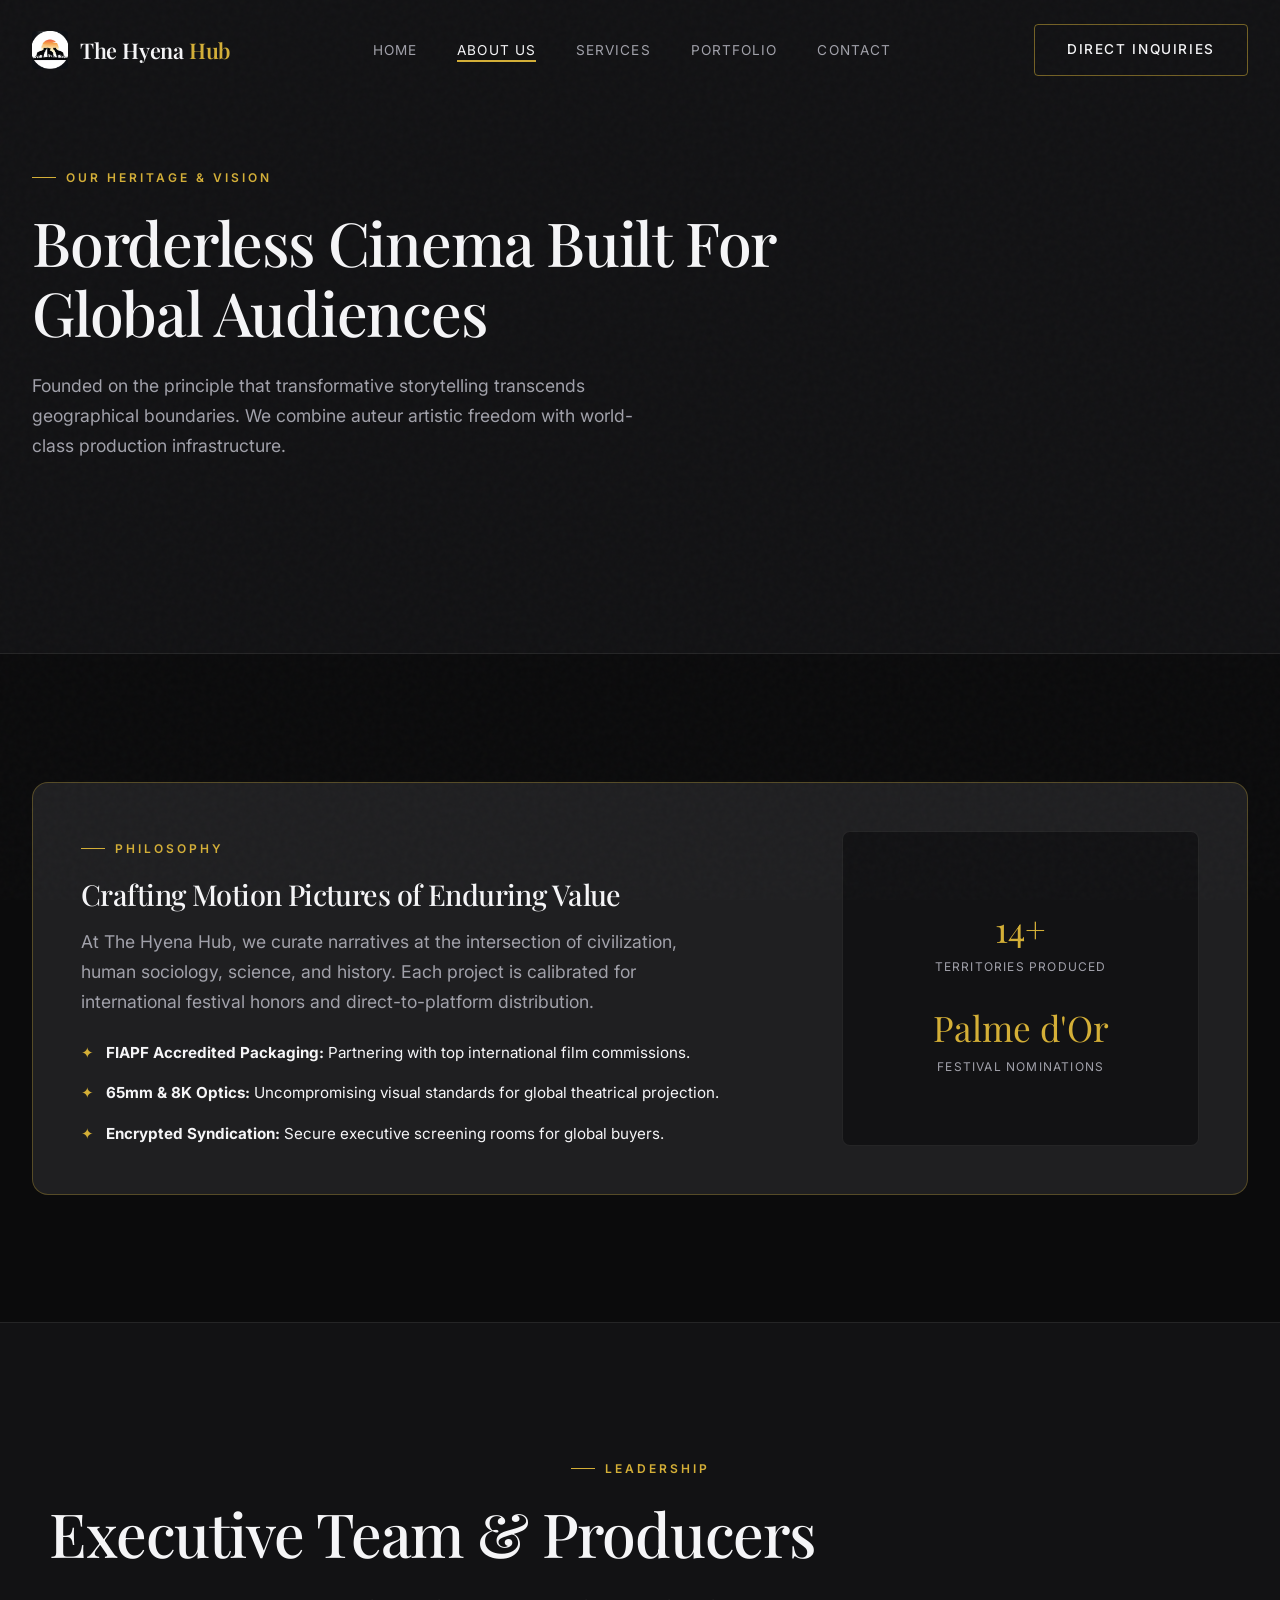
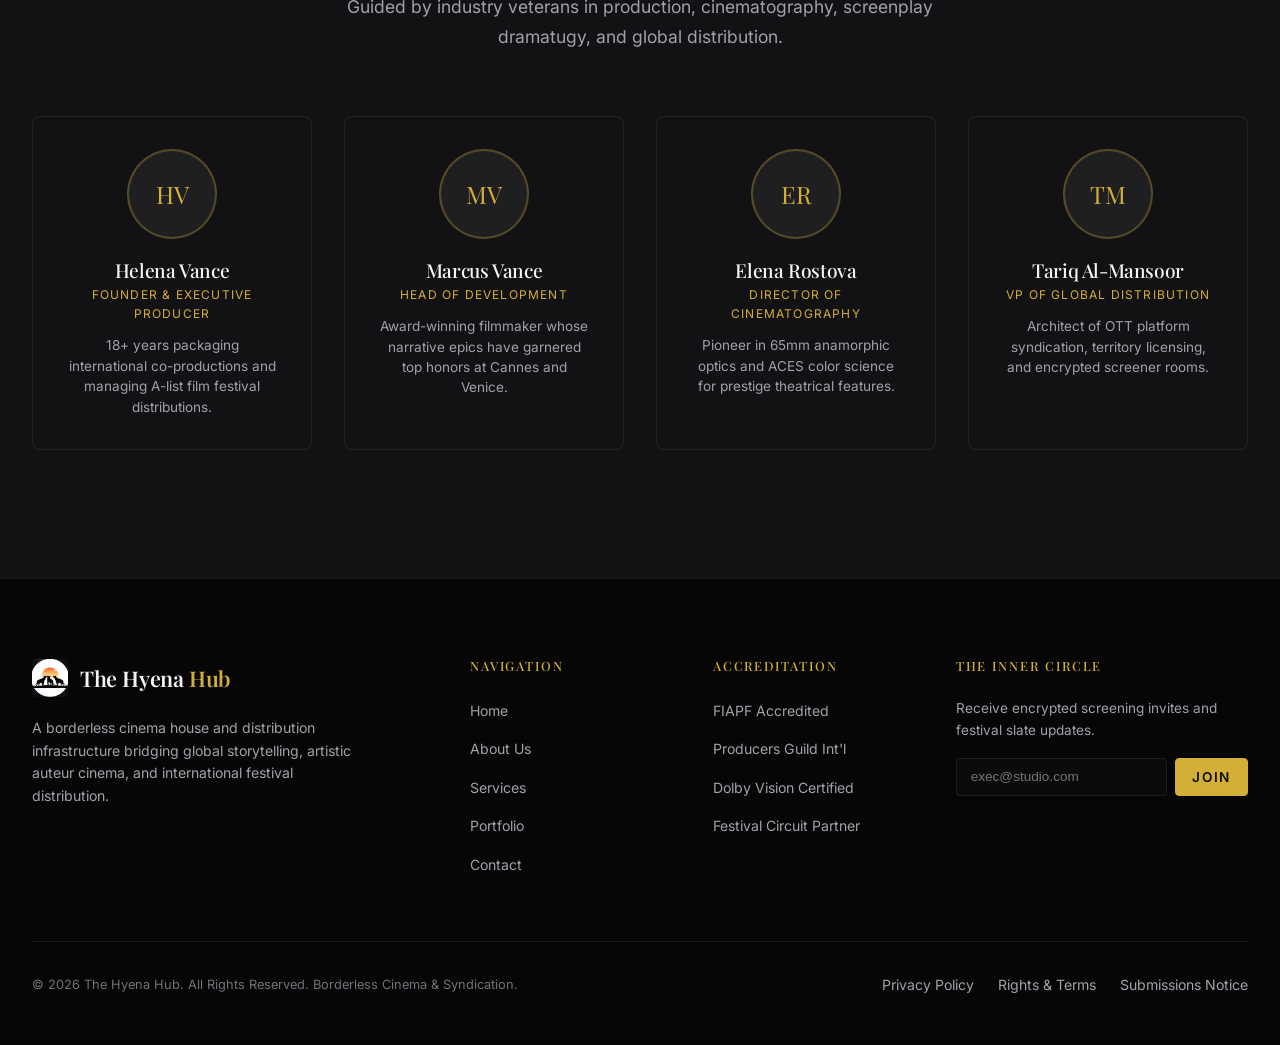
==== about.html @ 02e45cf7 "Restructure repository into modular multi-page production architecture" ====
<!DOCTYPE html>
<html lang="en">
<head>
  <meta charset="UTF-8">
  <meta name="viewport" content="width=device-width, initial-scale=1.0">
  <title>About Us — The Hyena Hub</title>
  <meta name="description" content="Learn about The Hyena Hub, an international cinema production house bringing together visionaries across civilization, culture, science, sociology, politics, and history.">
  
  <link rel="preconnect" href="https://fonts.googleapis.com">
  <link rel="preconnect" href="https://fonts.gstatic.com" crossorigin>
  <link href="https://fonts.googleapis.com/css2?family=Inter:wght@300;400;500;600;700&family=Playfair+Display:ital,wght@0,400;0,500;0,600;0,700;1,400&display=swap" rel="stylesheet">
  
  <link rel="stylesheet" href="css/style.css">
  <link rel="icon" href="favicon.ico" type="image/x-icon">
</head>
<body>

  <!-- NAVBAR -->
  <header class="navbar" id="navbar">
    <div class="nav-container">
      <a href="index.html" class="brand-logo">
        <img src="assets/images/logo/logo.png" alt="The Hyena Hub Logo">
        <span class="brand-text">The Hyena <span>Hub</span></span>
      </a>

      <ul class="nav-links">
        <li><a href="index.html" class="nav-link">Home</a></li>
        <li><a href="about.html" class="nav-link active">About Us</a></li>
        <li><a href="services.html" class="nav-link">Services</a></li>
        <li><a href="portfolio.html" class="nav-link">Portfolio</a></li>
        <li><a href="contact.html" class="nav-link">Contact</a></li>
      </ul>

      <div class="nav-actions">
        <a href="contact.html" class="btn btn-outline-gold">Direct Inquiries</a>
        <button class="hamburger-btn" id="hamburgerBtn" aria-label="Toggle Navigation">
          <span></span>
          <span></span>
          <span></span>
        </button>
      </div>
    </div>
  </header>

  <div class="mobile-drawer" id="mobileDrawer">
    <ul class="mobile-nav-links">
      <li><a href="index.html" class="mobile-nav-link">Home</a></li>
      <li><a href="about.html" class="mobile-nav-link">About Us</a></li>
      <li><a href="services.html" class="mobile-nav-link">Services</a></li>
      <li><a href="portfolio.html" class="mobile-nav-link">Portfolio</a></li>
      <li><a href="contact.html" class="mobile-nav-link">Contact</a></li>
    </ul>
    <a href="contact.html" class="btn btn-gold" style="width: 100%;">Direct Inquiries</a>
  </div>

  <!-- ABOUT HERO HEADER -->
  <section class="section" style="padding-top: 10rem; background: var(--color-obsidian-surface); border-bottom: 1px solid var(--color-border);">
    <div class="container">
      <div class="section-header fade-in-up">
        <span class="section-label">Our Heritage & Vision</span>
        <h1 class="section-title">Borderless Cinema Built For Global Audiences</h1>
        <p class="section-subtitle">
          Founded on the principle that transformative storytelling transcends geographical boundaries. We combine auteur artistic freedom with world-class production infrastructure.
        </p>
      </div>
    </div>
  </section>

  <!-- VISION & PHILOSOPHY SECTION -->
  <section class="section">
    <div class="container">
      <div class="pipeline-detail-panel fade-in-up" style="margin-top: 0;">
        <div>
          <span class="section-label">Philosophy</span>
          <h2 class="panel-title">Crafting Motion Pictures of Enduring Value</h2>
          <p class="section-subtitle">
            At The Hyena Hub, we curate narratives at the intersection of civilization, human sociology, science, and history. Each project is calibrated for international festival honors and direct-to-platform distribution.
          </p>
          <ul class="panel-bullets">
            <li class="panel-bullet-item">
              <div class="panel-bullet-icon">✦</div>
              <span><strong>FIAPF Accredited Packaging:</strong> Partnering with top international film commissions.</span>
            </li>
            <li class="panel-bullet-item">
              <div class="panel-bullet-icon">✦</div>
              <span><strong>65mm & 8K Optics:</strong> Uncompromising visual standards for global theatrical projection.</span>
            </li>
            <li class="panel-bullet-item">
              <div class="panel-bullet-icon">✦</div>
              <span><strong>Encrypted Syndication:</strong> Secure executive screening rooms for global buyers.</span>
            </li>
          </ul>
        </div>

        <div class="panel-stat-box">
          <div class="stat-item">
            <div class="stat-value">14+</div>
            <div class="stat-label">Territories Produced</div>
          </div>
          <div class="stat-item">
            <div class="stat-value">Palme d'Or</div>
            <div class="stat-label">Festival Nominations</div>
          </div>
        </div>
      </div>
    </div>
  </section>

  <!-- EXECUTIVE LEADERSHIP TEAM SECTION -->
  <section class="section" style="background: var(--color-obsidian-surface); border-top: 1px solid var(--color-border);">
    <div class="container">
      <div class="section-header center fade-in-up">
        <span class="section-label">Leadership</span>
        <h2 class="section-title">Executive Team & Producers</h2>
        <p class="section-subtitle">
          Guided by industry veterans in production, cinematography, screenplay dramatugy, and global distribution.
        </p>
      </div>

      <div class="team-grid fade-in-up delay-1">
        <div class="team-card">
          <div class="team-avatar">HV</div>
          <h3 class="team-name">Helena Vance</h3>
          <div class="team-role">Founder & Executive Producer</div>
          <p class="team-bio">18+ years packaging international co-productions and managing A-list film festival distributions.</p>
        </div>

        <div class="team-card">
          <div class="team-avatar">MV</div>
          <h3 class="team-name">Marcus Vance</h3>
          <div class="team-role">Head of Development</div>
          <p class="team-bio">Award-winning filmmaker whose narrative epics have garnered top honors at Cannes and Venice.</p>
        </div>

        <div class="team-card">
          <div class="team-avatar">ER</div>
          <h3 class="team-name">Elena Rostova</h3>
          <div class="team-role">Director of Cinematography</div>
          <p class="team-bio">Pioneer in 65mm anamorphic optics and ACES color science for prestige theatrical features.</p>
        </div>

        <div class="team-card">
          <div class="team-avatar">TM</div>
          <h3 class="team-name">Tariq Al-Mansoor</h3>
          <div class="team-role">VP of Global Distribution</div>
          <p class="team-bio">Architect of OTT platform syndication, territory licensing, and encrypted screener rooms.</p>
        </div>
      </div>
    </div>
  </section>

  <!-- FOOTER -->
  <footer class="footer">
    <div class="container">
      <div class="footer-grid">
        <div>
          <a href="index.html" class="brand-logo">
            <img src="assets/images/logo/logo.png" class="app-logo-brand" alt="The Hyena Hub Logo">
            <span class="brand-text">The Hyena <span>Hub</span></span>
          </a>
          <p class="footer-brand-desc">
            A borderless cinema house and distribution infrastructure bridging global storytelling, artistic auteur cinema, and international festival distribution.
          </p>
        </div>

        <div>
          <h4 class="footer-col-title">Navigation</h4>
          <ul class="footer-links">
            <li><a href="index.html" class="footer-link">Home</a></li>
            <li><a href="about.html" class="footer-link">About Us</a></li>
            <li><a href="services.html" class="footer-link">Services</a></li>
            <li><a href="portfolio.html" class="footer-link">Portfolio</a></li>
            <li><a href="contact.html" class="footer-link">Contact</a></li>
          </ul>
        </div>

        <div>
          <h4 class="footer-col-title">Accreditation</h4>
          <ul class="footer-links">
            <li><span class="footer-link">FIAPF Accredited</span></li>
            <li><span class="footer-link">Producers Guild Int'l</span></li>
            <li><span class="footer-link">Dolby Vision Certified</span></li>
            <li><span class="footer-link">Festival Circuit Partner</span></li>
          </ul>
        </div>

        <div>
          <h4 class="footer-col-title">The Inner Circle</h4>
          <p style="font-size: 0.85rem; color: var(--color-text-muted); margin-bottom: 1rem;">
            Receive encrypted screening invites and festival slate updates.
          </p>
          <form class="newsletter-form" onsubmit="event.preventDefault(); alert('Subscribed to The Hyena Hub updates.');">
            <input type="email" class="newsletter-input" placeholder="exec@studio.com" required>
            <button type="submit" class="btn btn-gold" style="padding: 10px 16px;">Join</button>
          </form>
        </div>
      </div>

      <div class="footer-bottom">
        <div>&copy; 2026 The Hyena Hub. All Rights Reserved. Borderless Cinema & Syndication.</div>
        <div style="display: flex; gap: 1.5rem;">
          <a href="pages/privacy.html" class="footer-link">Privacy Policy</a>
          <a href="pages/terms.html" class="footer-link">Rights & Terms</a>
          <a href="contact.html" class="footer-link">Submissions Notice</a>
        </div>
      </div>
    </div>
  </footer>

  <script type="module" src="js/main.js"></script>
</body>
</html>
---- css/style.css ----
/* ==========================================================================
   THE HYENA HUB — Master Stylesheet
   Imports modular design system layers
   ========================================================================== */

@import 'variables.css';
@import 'animations.css';
@import 'components.css';
@import 'responsive.css';

/* --------------------------------------------------------------------------
   HERO SECTION STYLING
   -------------------------------------------------------------------------- */
.hero {
  position: relative;
  min-height: 100vh;
  display: flex;
  align-items: center;
  justify-content: center;
  padding: 8rem 2rem 4rem;
  overflow: hidden;
}

.hero-media-wrap {
  position: absolute;
  top: 0; left: 0; width: 100%; height: 100%;
  z-index: 1;
}

.hero-backdrop-img {
  width: 100%;
  height: 100%;
  object-fit: cover;
  object-position: center;
  filter: brightness(0.4) contrast(1.1);
  transform: scale(1.05);
  animation: heroZoom 20s infinite alternate cubic-bezier(0.25, 1, 0.5, 1);
}

@keyframes heroZoom {
  0% { transform: scale(1); }
  100% { transform: scale(1.1); }
}

.hero-overlay {
  position: absolute;
  top: 0; left: 0; width: 100%; height: 100%;
  background: radial-gradient(circle at center, rgba(11, 11, 12, 0.4) 0%, var(--color-obsidian) 90%);
}

.hero-content {
  position: relative;
  z-index: 2;
  max-width: 960px;
  text-align: center;
  margin: 0 auto;
}

.hero-badge {
  display: inline-flex;
  align-items: center;
  gap: 8px;
  padding: 6px 18px;
  background: rgba(11, 11, 12, 0.8);
  border: 1px solid var(--color-border-gold);
  border-radius: var(--radius-full);
  font-size: 0.75rem;
  text-transform: uppercase;
  letter-spacing: 0.15em;
  color: var(--color-gold);
  margin-bottom: 2rem;
  backdrop-filter: blur(10px);
}

.hero-badge-dot {
  width: 6px;
  height: 6px;
  border-radius: 50%;
  background-color: var(--color-gold);
  box-shadow: 0 0 10px var(--color-gold);
}

.hero-title {
  font-size: clamp(2.8rem, 6vw, 4.8rem);
  margin-bottom: 1.8rem;
  line-height: 1.1;
}

.hero-subtext {
  font-size: 1.25rem;
  color: var(--color-text-muted);
  max-width: 720px;
  margin: 0 auto 3rem;
  line-height: 1.7;
  font-weight: 300;
}

.hero-cta-group {
  display: flex;
  align-items: center;
  justify-content: center;
  gap: 1.5rem;
  flex-wrap: wrap;
}

.scroll-indicator {
  position: absolute;
  bottom: 2.5rem;
  left: 50%;
  transform: translateX(-50%);
  z-index: 2;
  display: flex;
  flex-direction: column;
  align-items: center;
  gap: 8px;
  color: var(--color-text-muted);
  text-decoration: none;
  font-size: 0.7rem;
  text-transform: uppercase;
  letter-spacing: 0.2em;
  transition: color var(--transition-fast);
}

.scroll-indicator:hover {
  color: var(--color-gold);
}

.scroll-arrow {
  width: 1px;
  height: 32px;
  background: linear-gradient(to bottom, var(--color-gold), transparent);
  animation: scrollDrop 2s infinite;
}

@keyframes scrollDrop {
  0% { transform: scaleY(0); transform-origin: top; }
  50% { transform: scaleY(1); transform-origin: top; }
  50.1% { transform: scaleY(1); transform-origin: bottom; }
  100% { transform: scaleY(0); transform-origin: bottom; }
}
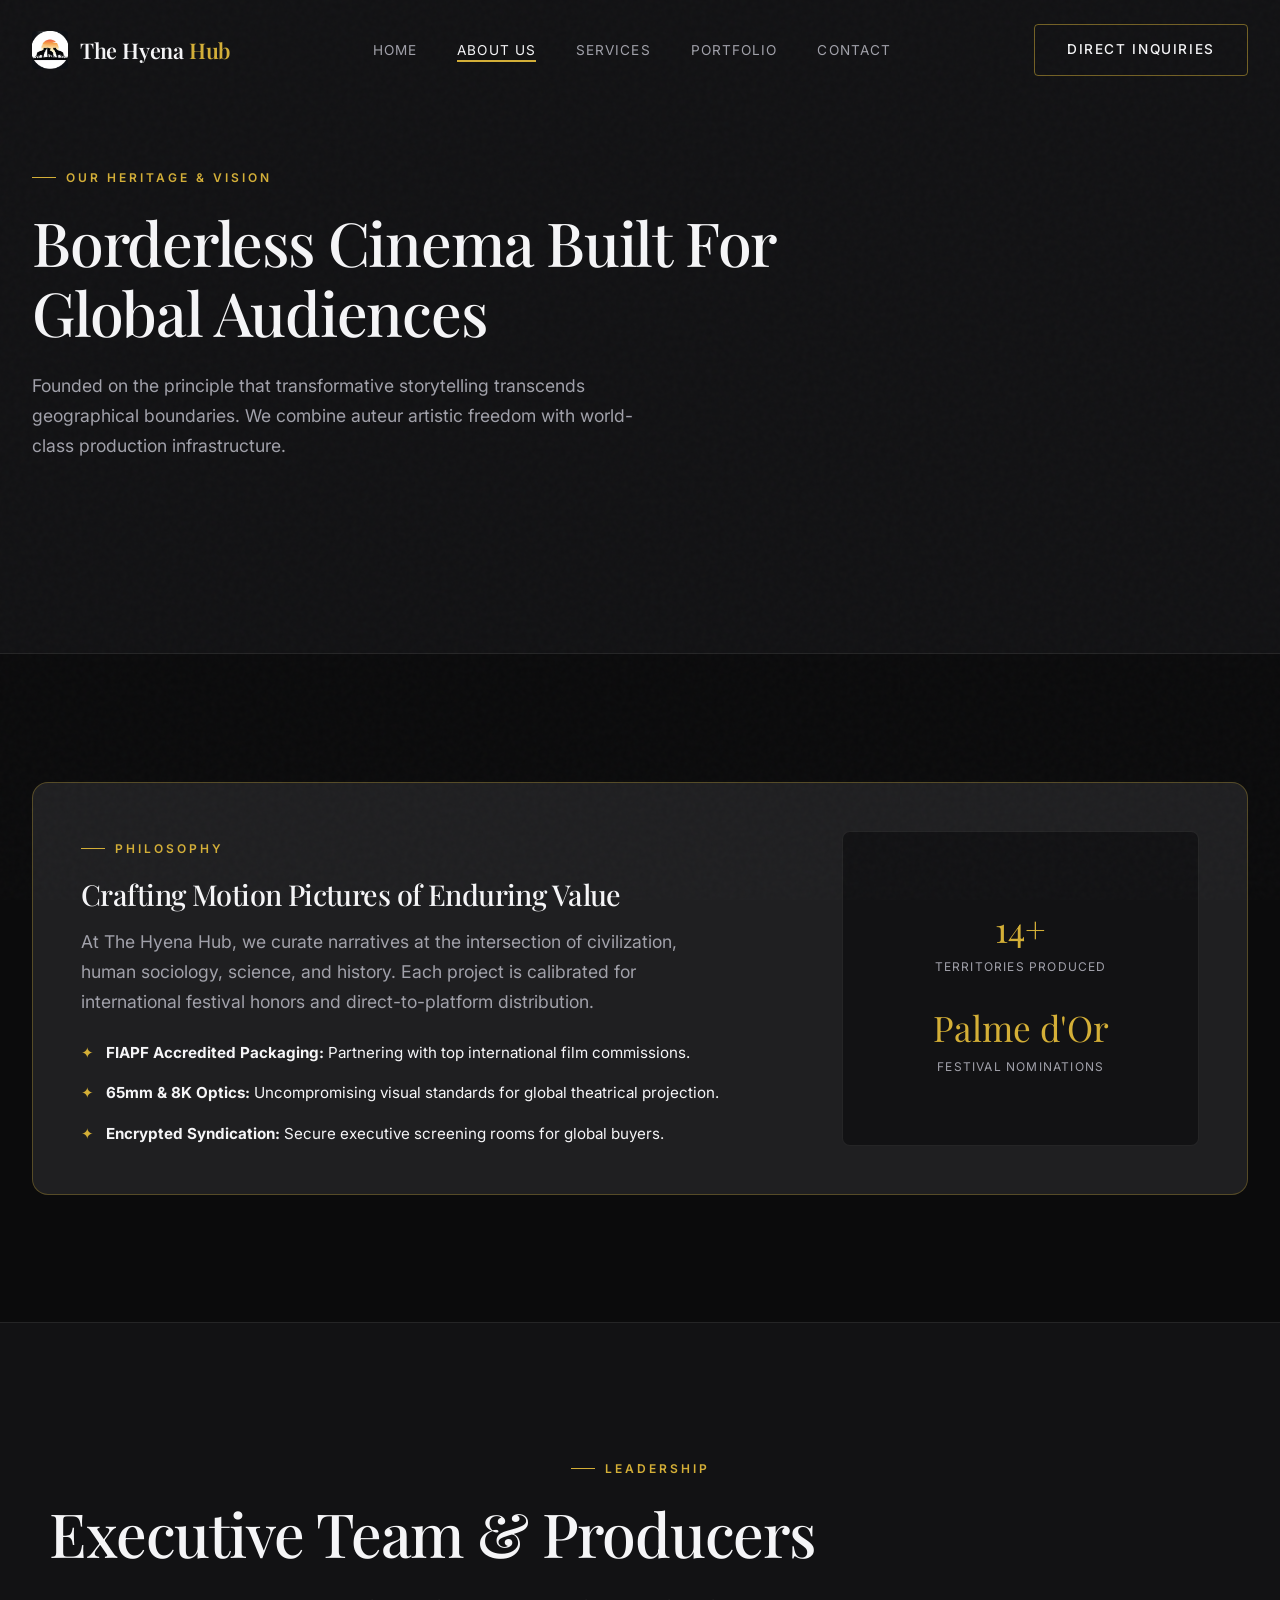
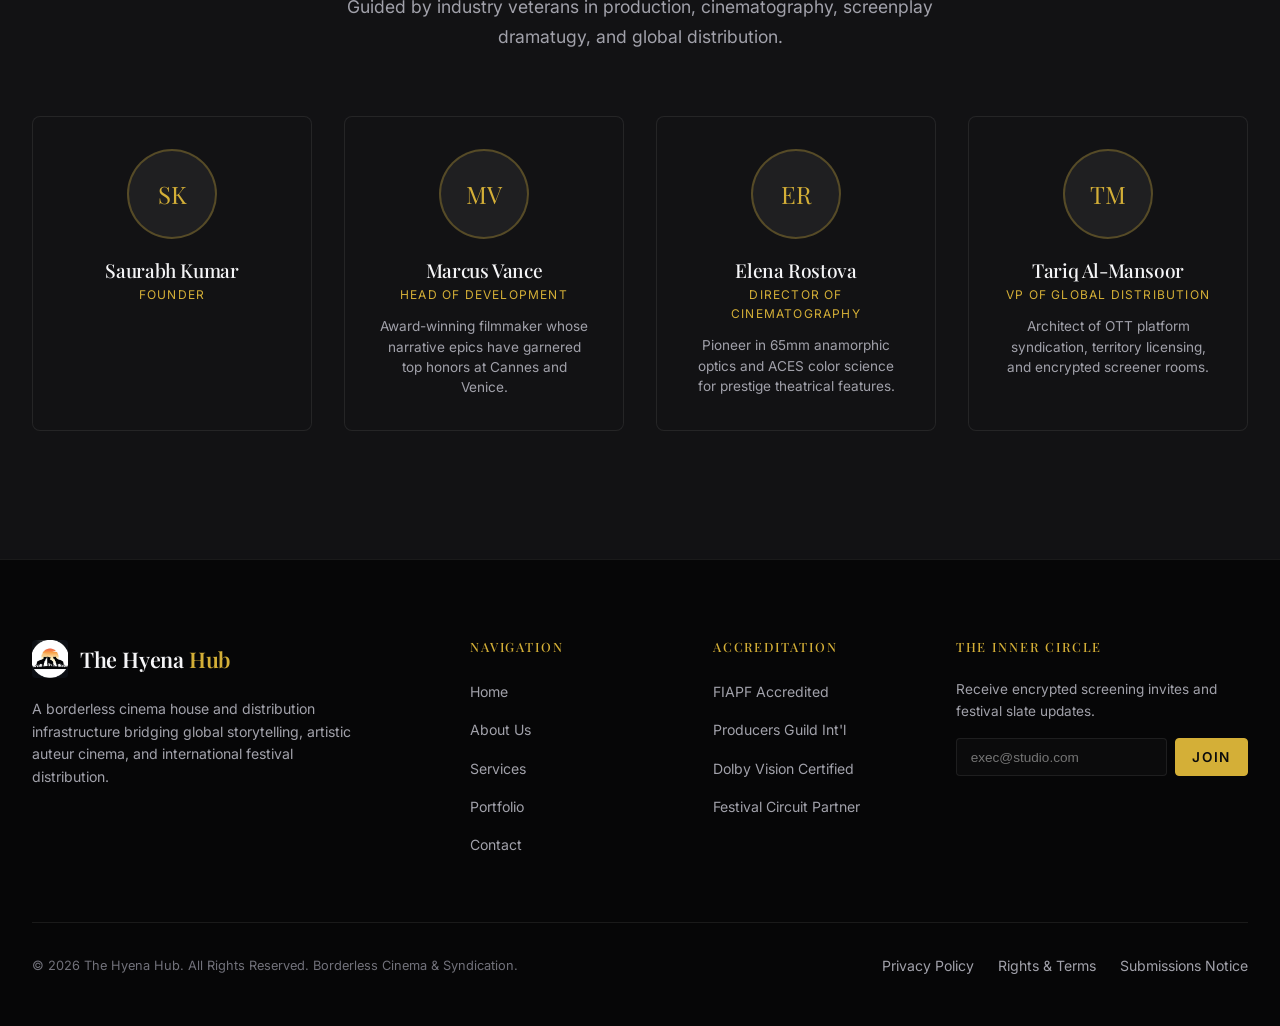
==== commit 06d5ad8d: "Update team member info to Saurabh Kumar on about page" ====
--- a/about.html
+++ b/about.html
@@ -119,10 +119,9 @@
 
       <div class="team-grid fade-in-up delay-1">
         <div class="team-card">
-          <div class="team-avatar">HV</div>
-          <h3 class="team-name">Helena Vance</h3>
-          <div class="team-role">Founder & Executive Producer</div>
-          <p class="team-bio">18+ years packaging international co-productions and managing A-list film festival distributions.</p>
+          <div class="team-avatar">SK</div>
+          <h3 class="team-name">Saurabh Kumar</h3>
+          <div class="team-role">Founder</div>
         </div>
 
         <div class="team-card">
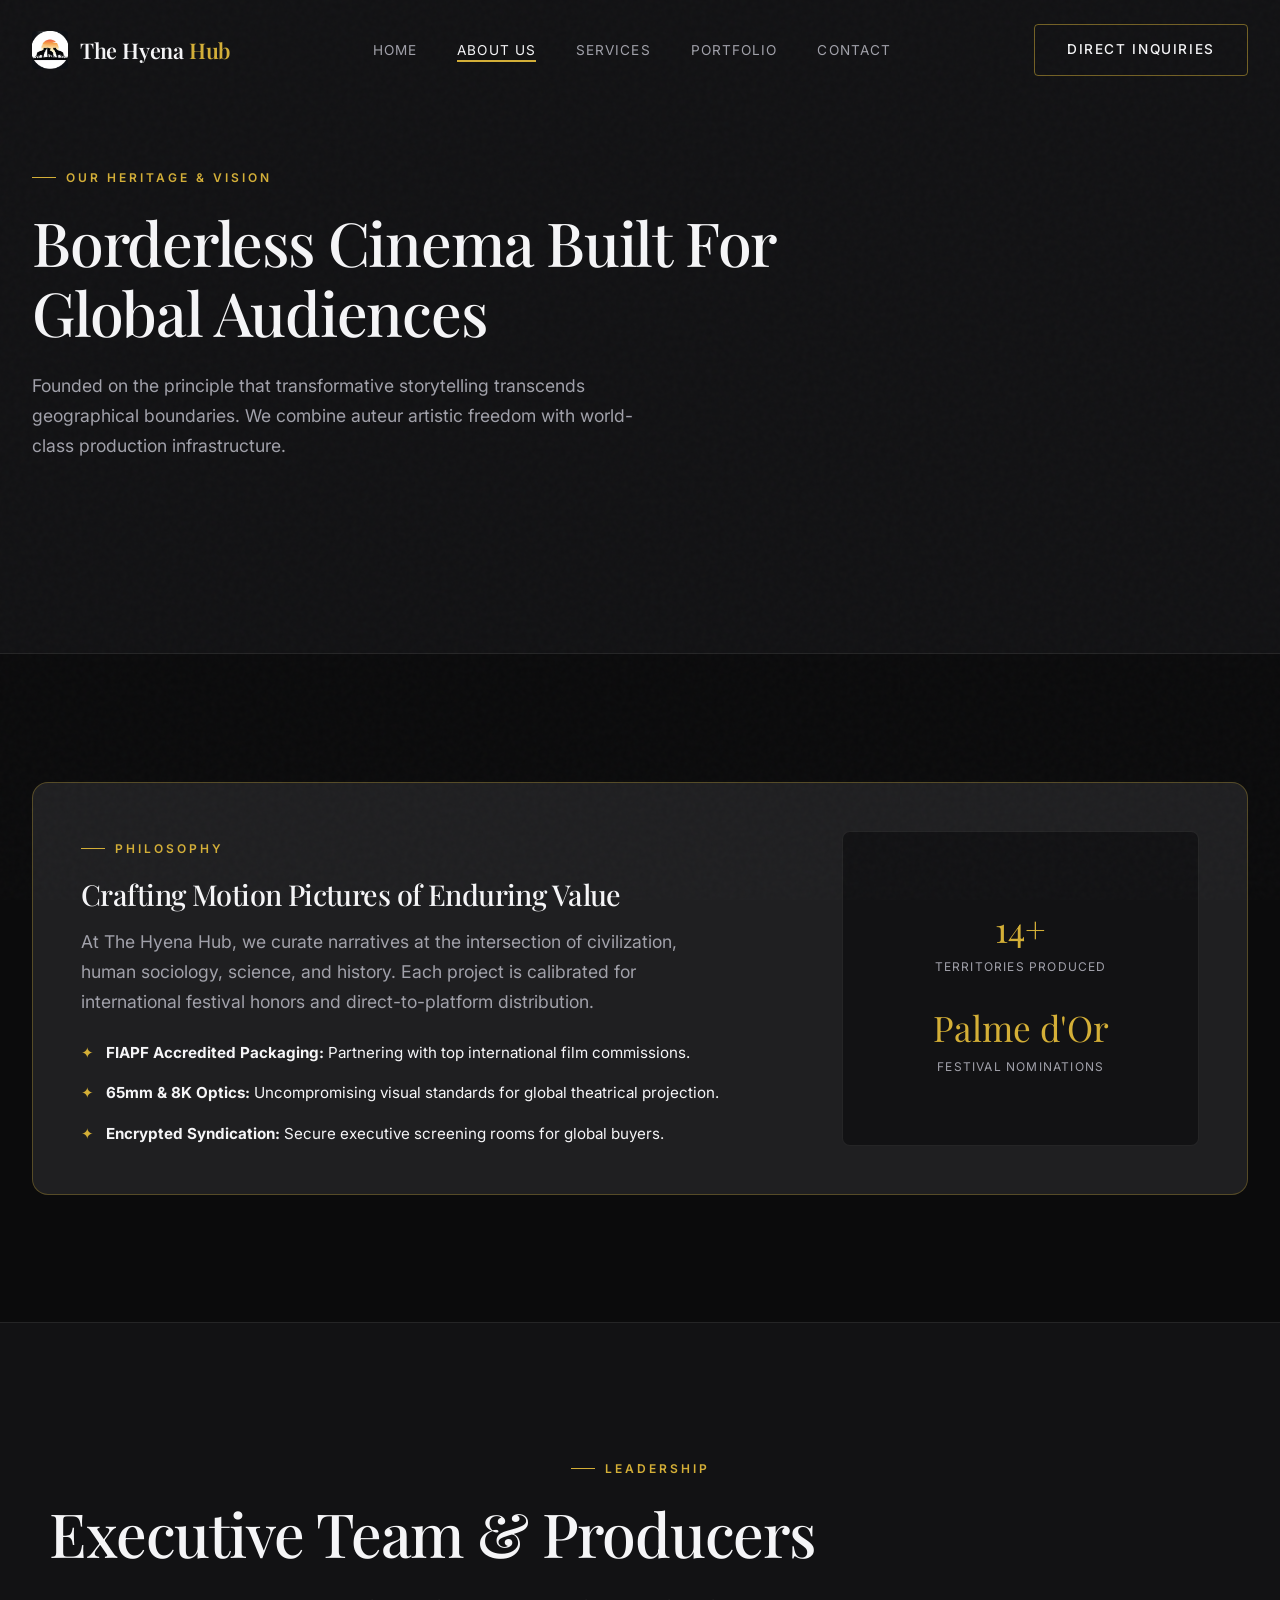
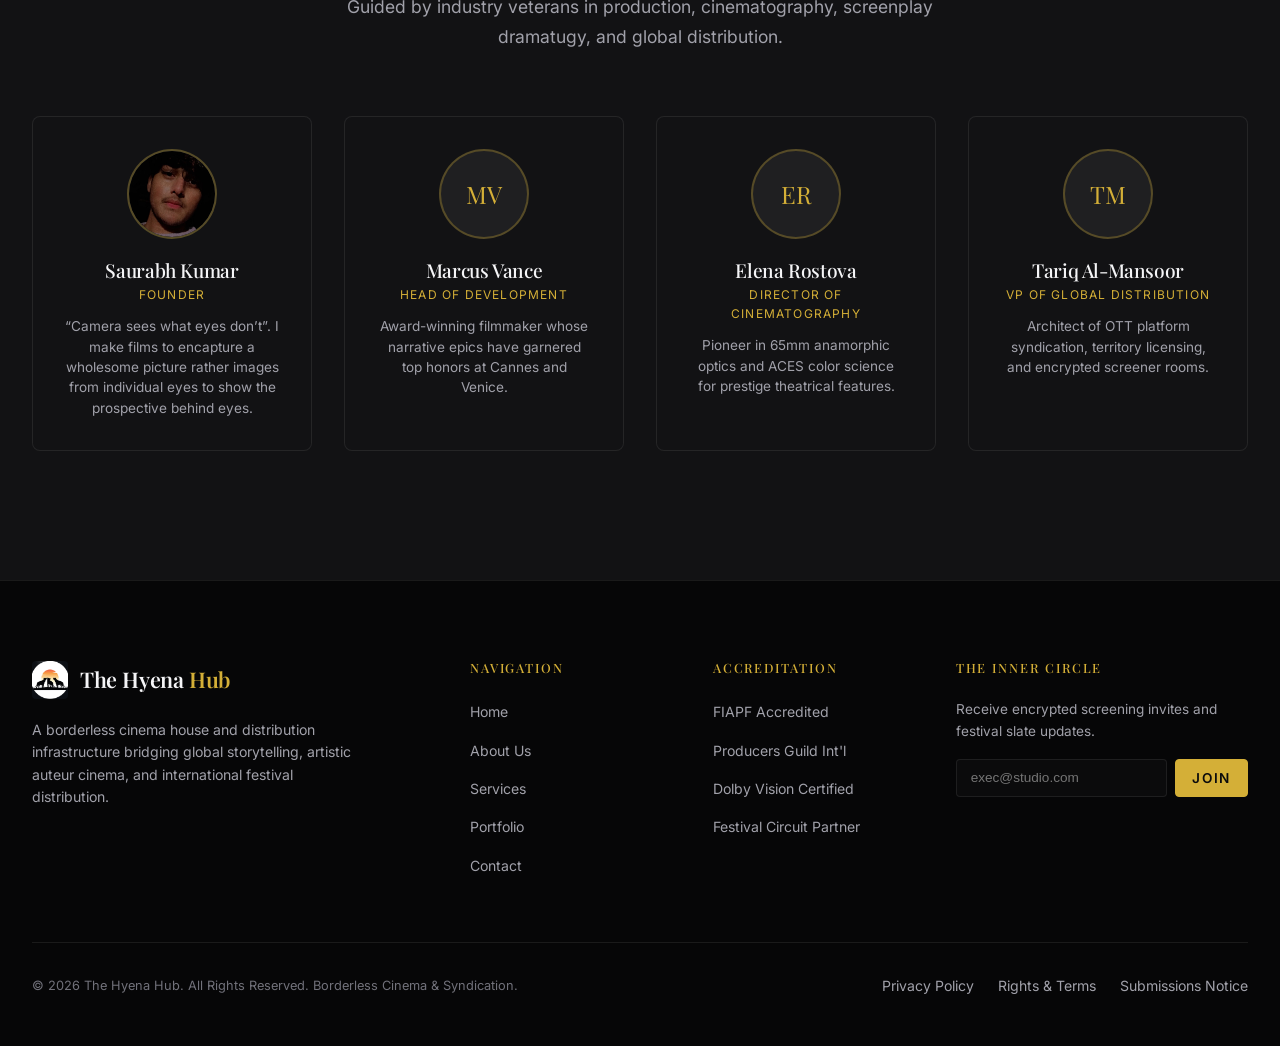
==== commit 9df94b5b: "Update profile picture, bio, and interactive pipeline stage hover/click animations" ====
--- a/about.html
+++ b/about.html
@@ -119,9 +119,12 @@
 
       <div class="team-grid fade-in-up delay-1">
         <div class="team-card">
-          <div class="team-avatar">SK</div>
+          <div class="team-avatar">
+            <img src="assets/images/team/saurabh-kumar.jpg" alt="Saurabh Kumar">
+          </div>
           <h3 class="team-name">Saurabh Kumar</h3>
           <div class="team-role">Founder</div>
+          <p class="team-bio">“Camera sees what eyes don’t”. I make films to encapture a wholesome picture rather images from individual eyes to show the prospective behind eyes.</p>
         </div>
 
         <div class="team-card">
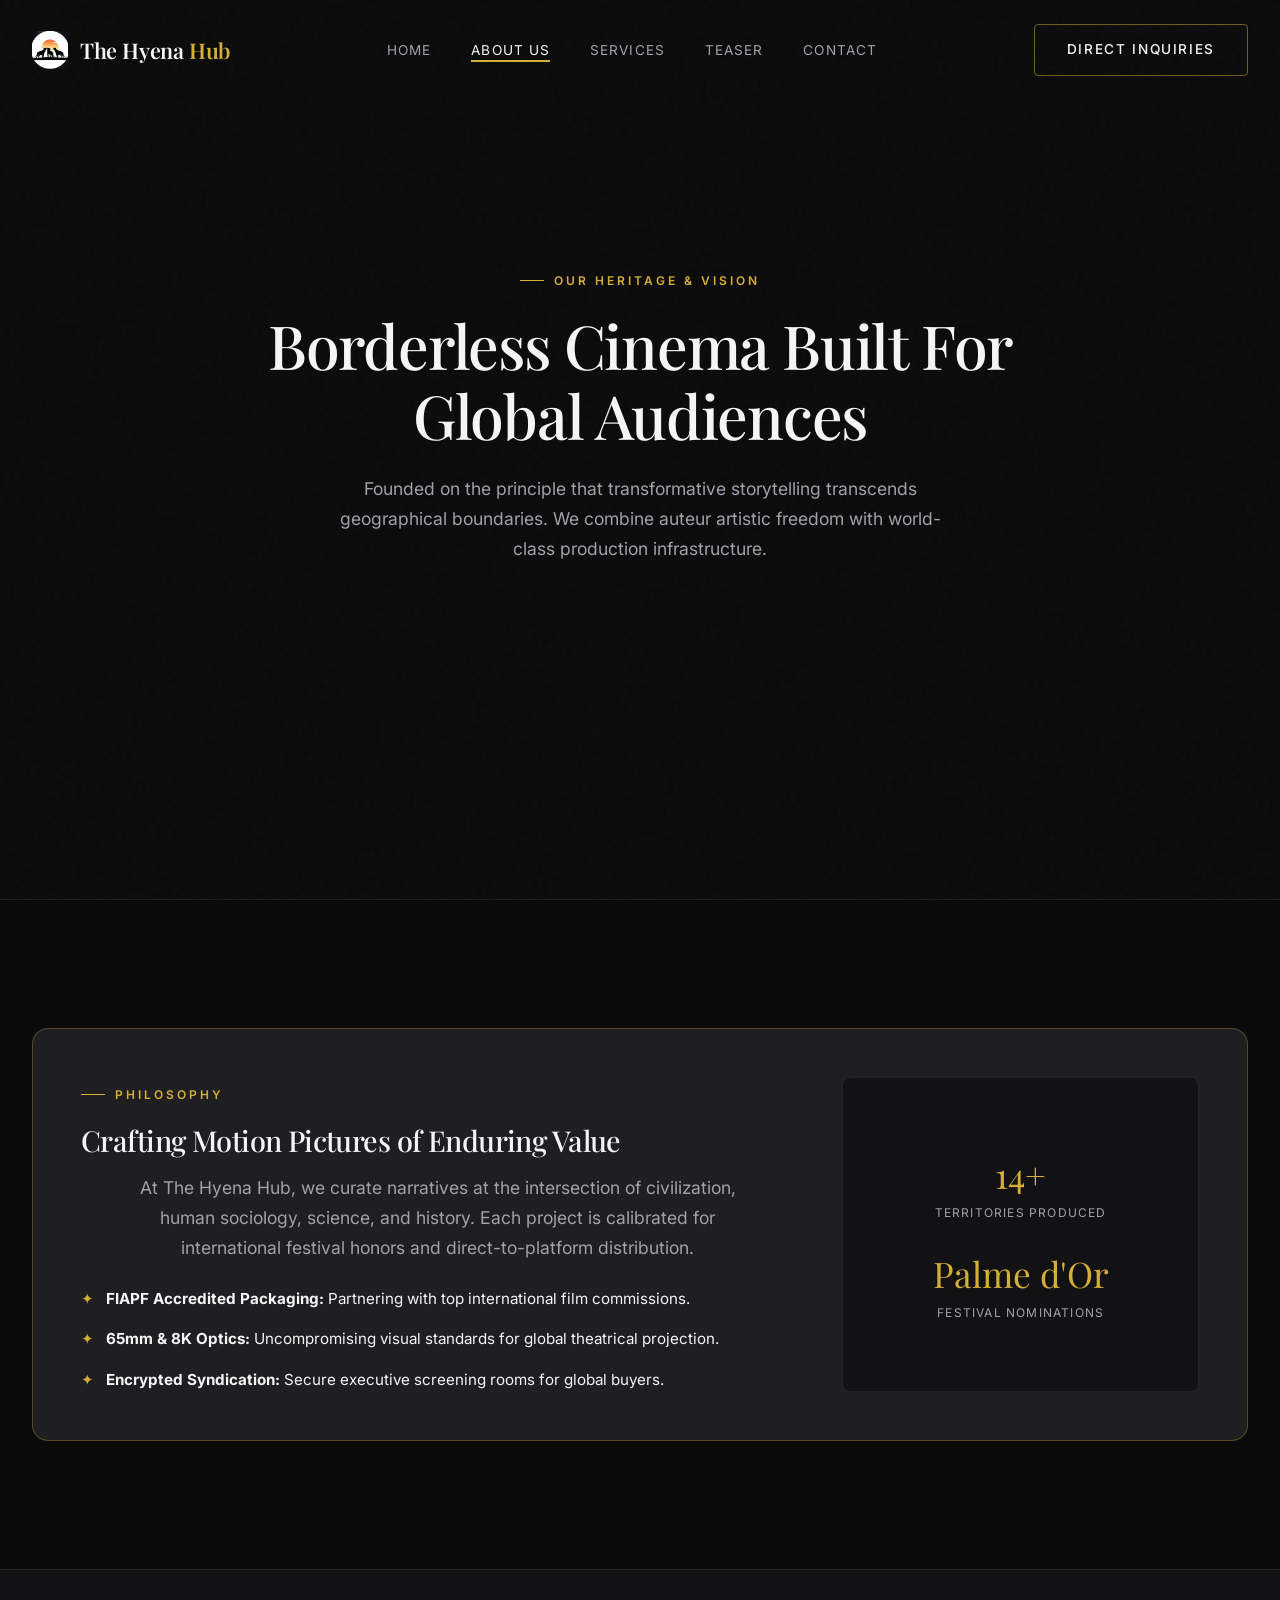
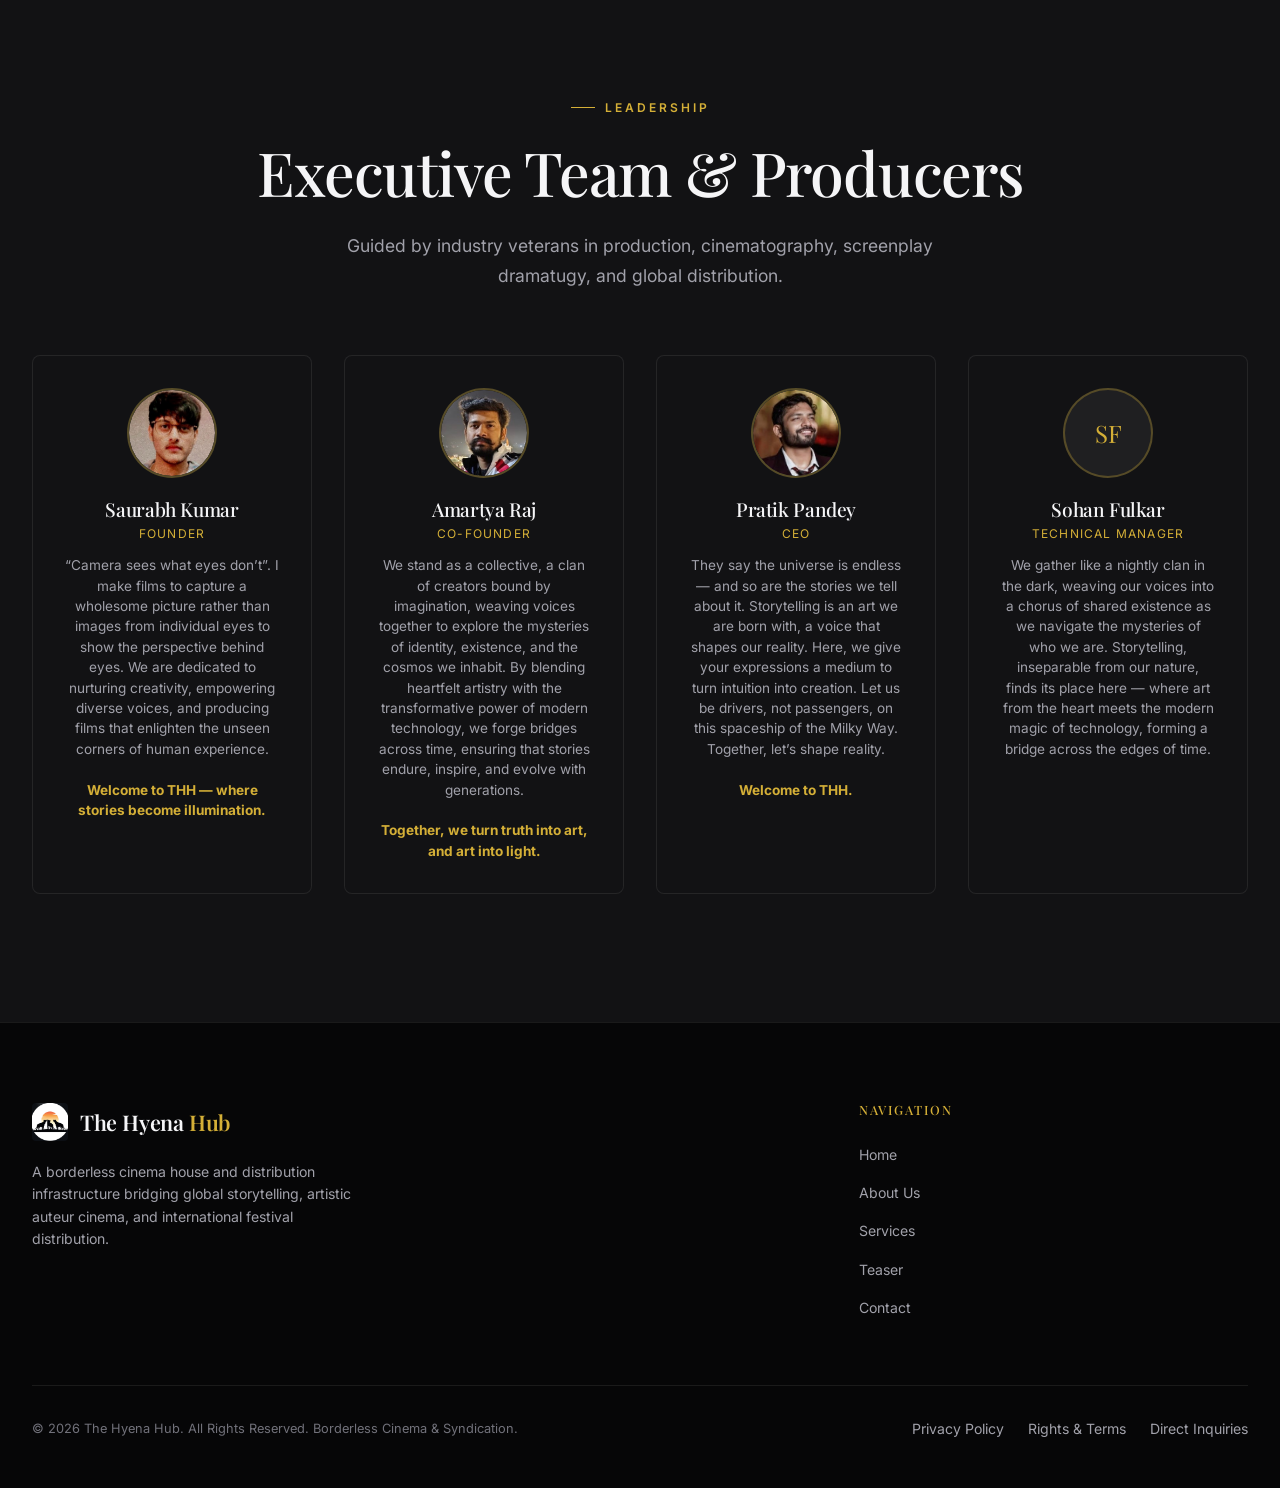
==== commit 69ba6678: "Update team bios, homepage hero image, filter tags, and full-screen background video on about page" ====
--- a/about.html
+++ b/about.html
@@ -27,7 +27,7 @@
         <li><a href="index.html" class="nav-link">Home</a></li>
         <li><a href="about.html" class="nav-link active">About Us</a></li>
         <li><a href="services.html" class="nav-link">Services</a></li>
-        <li><a href="portfolio.html" class="nav-link">Portfolio</a></li>
+        <li><a href="portfolio.html" class="nav-link">Teaser</a></li>
         <li><a href="contact.html" class="nav-link">Contact</a></li>
       </ul>
 
@@ -47,16 +47,24 @@
       <li><a href="index.html" class="mobile-nav-link">Home</a></li>
       <li><a href="about.html" class="mobile-nav-link">About Us</a></li>
       <li><a href="services.html" class="mobile-nav-link">Services</a></li>
-      <li><a href="portfolio.html" class="mobile-nav-link">Portfolio</a></li>
+      <li><a href="portfolio.html" class="mobile-nav-link">Teaser</a></li>
       <li><a href="contact.html" class="mobile-nav-link">Contact</a></li>
     </ul>
     <a href="contact.html" class="btn btn-gold" style="width: 100%;">Direct Inquiries</a>
   </div>
 
   <!-- ABOUT HERO HEADER -->
-  <section class="section" style="padding-top: 10rem; background: var(--color-obsidian-surface); border-bottom: 1px solid var(--color-border);">
-    <div class="container">
-      <div class="section-header fade-in-up">
+  <section class="section about-hero-section">
+    <!-- Full background video layer -->
+    <div class="about-hero-media-wrap">
+      <video autoplay loop muted playsinline class="about-hero-bg-video">
+        <source src="assets/videos/Create_a_walking_video_them_th.mp4" type="video/mp4" />
+      </video>
+      <div class="about-hero-overlay"></div>
+    </div>
+
+    <div class="container about-hero-content">
+      <div class="section-header center fade-in-up">
         <span class="section-label">Our Heritage & Vision</span>
         <h1 class="section-title">Borderless Cinema Built For Global Audiences</h1>
         <p class="section-subtitle">
@@ -124,28 +132,32 @@
           </div>
           <h3 class="team-name">Saurabh Kumar</h3>
           <div class="team-role">Founder</div>
-          <p class="team-bio">“Camera sees what eyes don’t”. I make films to encapture a wholesome picture rather images from individual eyes to show the prospective behind eyes.</p>
-        </div>
-
-        <div class="team-card">
-          <div class="team-avatar">MV</div>
-          <h3 class="team-name">Marcus Vance</h3>
-          <div class="team-role">Head of Development</div>
-          <p class="team-bio">Award-winning filmmaker whose narrative epics have garnered top honors at Cannes and Venice.</p>
-        </div>
-
-        <div class="team-card">
-          <div class="team-avatar">ER</div>
-          <h3 class="team-name">Elena Rostova</h3>
-          <div class="team-role">Director of Cinematography</div>
-          <p class="team-bio">Pioneer in 65mm anamorphic optics and ACES color science for prestige theatrical features.</p>
-        </div>
-
-        <div class="team-card">
-          <div class="team-avatar">TM</div>
-          <h3 class="team-name">Tariq Al-Mansoor</h3>
-          <div class="team-role">VP of Global Distribution</div>
-          <p class="team-bio">Architect of OTT platform syndication, territory licensing, and encrypted screener rooms.</p>
+          <p class="team-bio">“Camera sees what eyes don’t”. I make films to capture a wholesome picture rather than images from individual eyes to show the perspective behind eyes. We are dedicated to nurturing creativity, empowering diverse voices, and producing films that enlighten the unseen corners of human experience.<br><br><strong style="color: var(--color-gold);">Welcome to THH — where stories become illumination.</strong></p>
+        </div>
+
+        <div class="team-card">
+          <div class="team-avatar">
+            <img src="assets/images/team/amartya-raj.jpg" alt="Amartya Raj">
+          </div>
+          <h3 class="team-name">Amartya Raj</h3>
+          <div class="team-role">Co-Founder</div>
+          <p class="team-bio">We stand as a collective, a clan of creators bound by imagination, weaving voices together to explore the mysteries of identity, existence, and the cosmos we inhabit. By blending heartfelt artistry with the transformative power of modern technology, we forge bridges across time, ensuring that stories endure, inspire, and evolve with generations.<br><br><strong style="color: var(--color-gold);">Together, we turn truth into art, and art into light.</strong></p>
+        </div>
+
+        <div class="team-card">
+          <div class="team-avatar">
+            <img src="assets/images/team/pratik-pandey.jpg" alt="Pratik Pandey">
+          </div>
+          <h3 class="team-name">Pratik Pandey</h3>
+          <div class="team-role">CEO</div>
+          <p class="team-bio">They say the universe is endless — and so are the stories we tell about it. Storytelling is an art we are born with, a voice that shapes our reality. Here, we give your expressions a medium to turn intuition into creation. Let us be drivers, not passengers, on this spaceship of the Milky Way. Together, let’s shape reality.<br><br><strong style="color: var(--color-gold);">Welcome to THH.</strong></p>
+        </div>
+
+        <div class="team-card">
+          <div class="team-avatar">SF</div>
+          <h3 class="team-name">Sohan Fulkar</h3>
+          <div class="team-role">Technical Manager</div>
+          <p class="team-bio">We gather like a nightly clan in the dark, weaving our voices into a chorus of shared existence as we navigate the mysteries of who we are. Storytelling, inseparable from our nature, finds its place here — where art from the heart meets the modern magic of technology, forming a bridge across the edges of time.</p>
         </div>
       </div>
     </div>
@@ -171,31 +183,11 @@
             <li><a href="index.html" class="footer-link">Home</a></li>
             <li><a href="about.html" class="footer-link">About Us</a></li>
             <li><a href="services.html" class="footer-link">Services</a></li>
-            <li><a href="portfolio.html" class="footer-link">Portfolio</a></li>
+            <li><a href="portfolio.html" class="footer-link">Teaser</a></li>
             <li><a href="contact.html" class="footer-link">Contact</a></li>
           </ul>
         </div>
 
-        <div>
-          <h4 class="footer-col-title">Accreditation</h4>
-          <ul class="footer-links">
-            <li><span class="footer-link">FIAPF Accredited</span></li>
-            <li><span class="footer-link">Producers Guild Int'l</span></li>
-            <li><span class="footer-link">Dolby Vision Certified</span></li>
-            <li><span class="footer-link">Festival Circuit Partner</span></li>
-          </ul>
-        </div>
-
-        <div>
-          <h4 class="footer-col-title">The Inner Circle</h4>
-          <p style="font-size: 0.85rem; color: var(--color-text-muted); margin-bottom: 1rem;">
-            Receive encrypted screening invites and festival slate updates.
-          </p>
-          <form class="newsletter-form" onsubmit="event.preventDefault(); alert('Subscribed to The Hyena Hub updates.');">
-            <input type="email" class="newsletter-input" placeholder="exec@studio.com" required>
-            <button type="submit" class="btn btn-gold" style="padding: 10px 16px;">Join</button>
-          </form>
-        </div>
       </div>
 
       <div class="footer-bottom">
@@ -203,7 +195,7 @@
         <div style="display: flex; gap: 1.5rem;">
           <a href="pages/privacy.html" class="footer-link">Privacy Policy</a>
           <a href="pages/terms.html" class="footer-link">Rights & Terms</a>
-          <a href="contact.html" class="footer-link">Submissions Notice</a>
+          <a href="contact.html" class="footer-link">Direct Inquiries</a>
         </div>
       </div>
     </div>
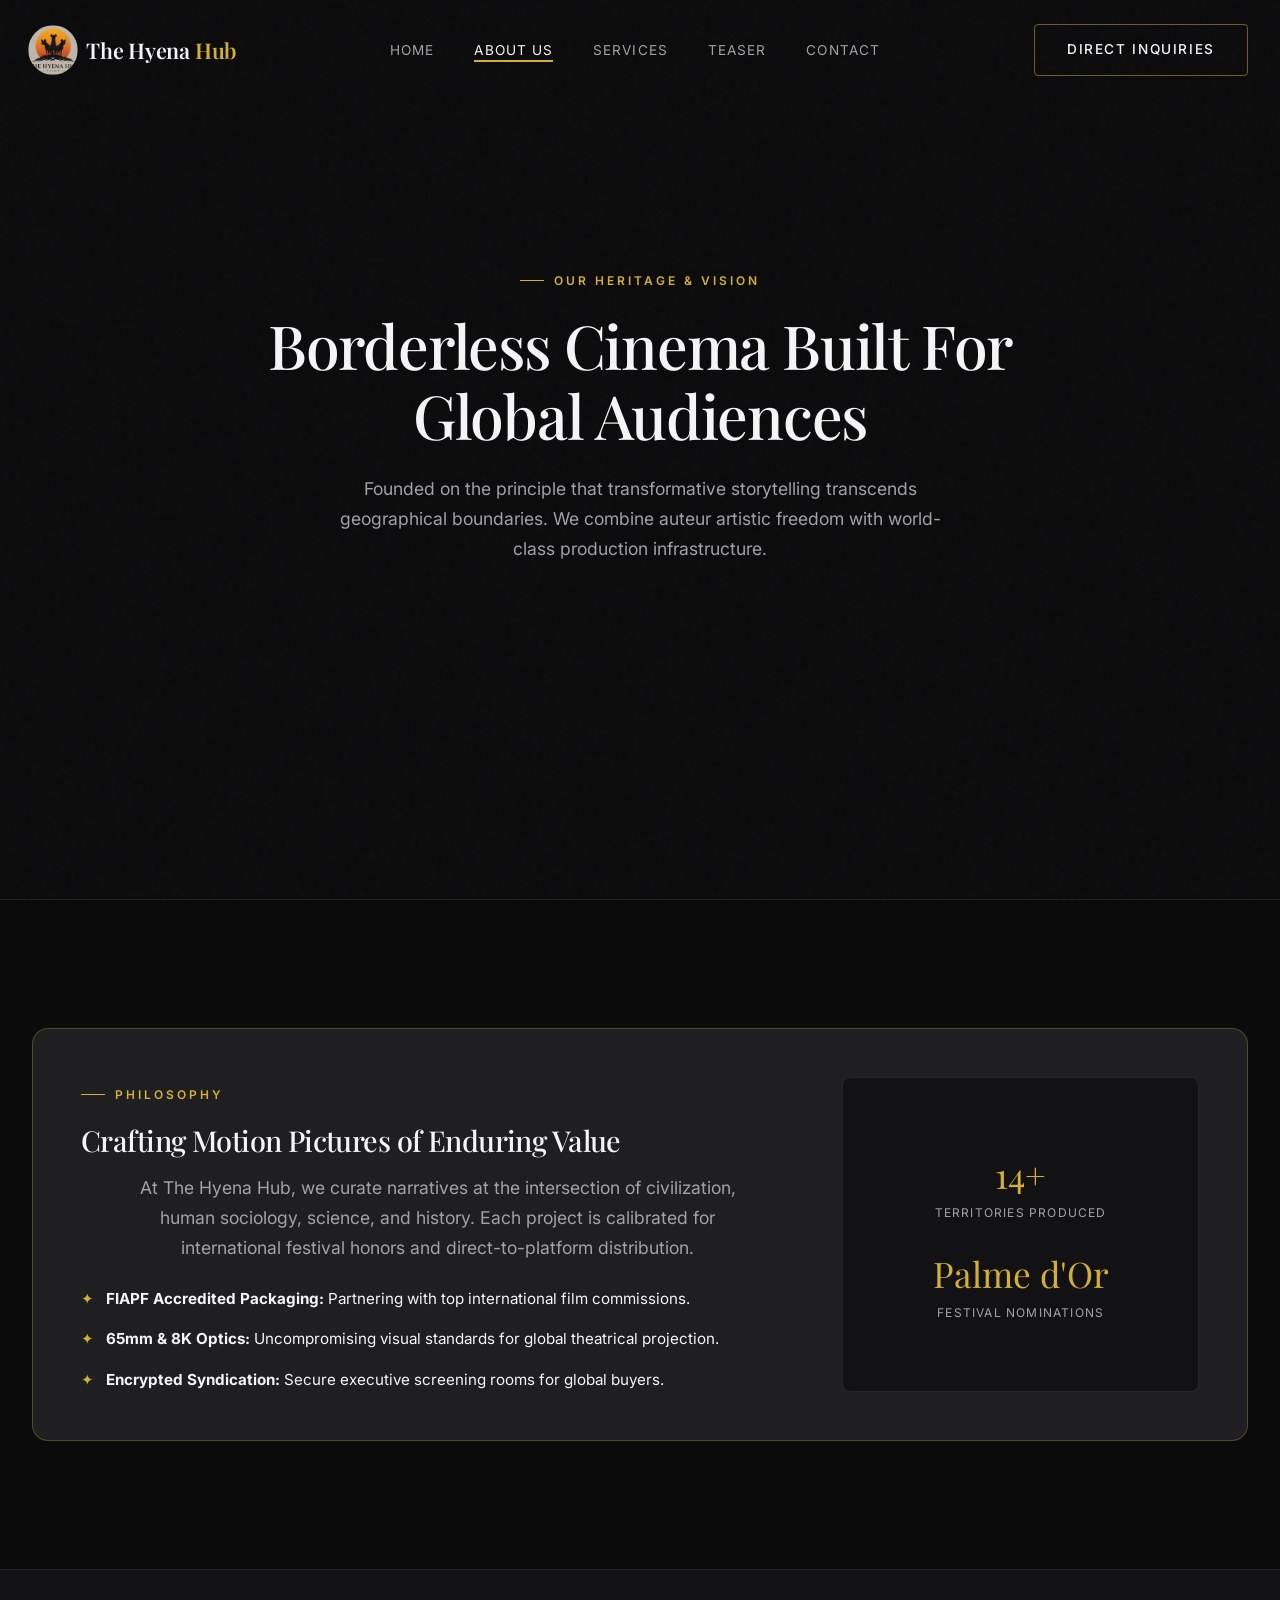
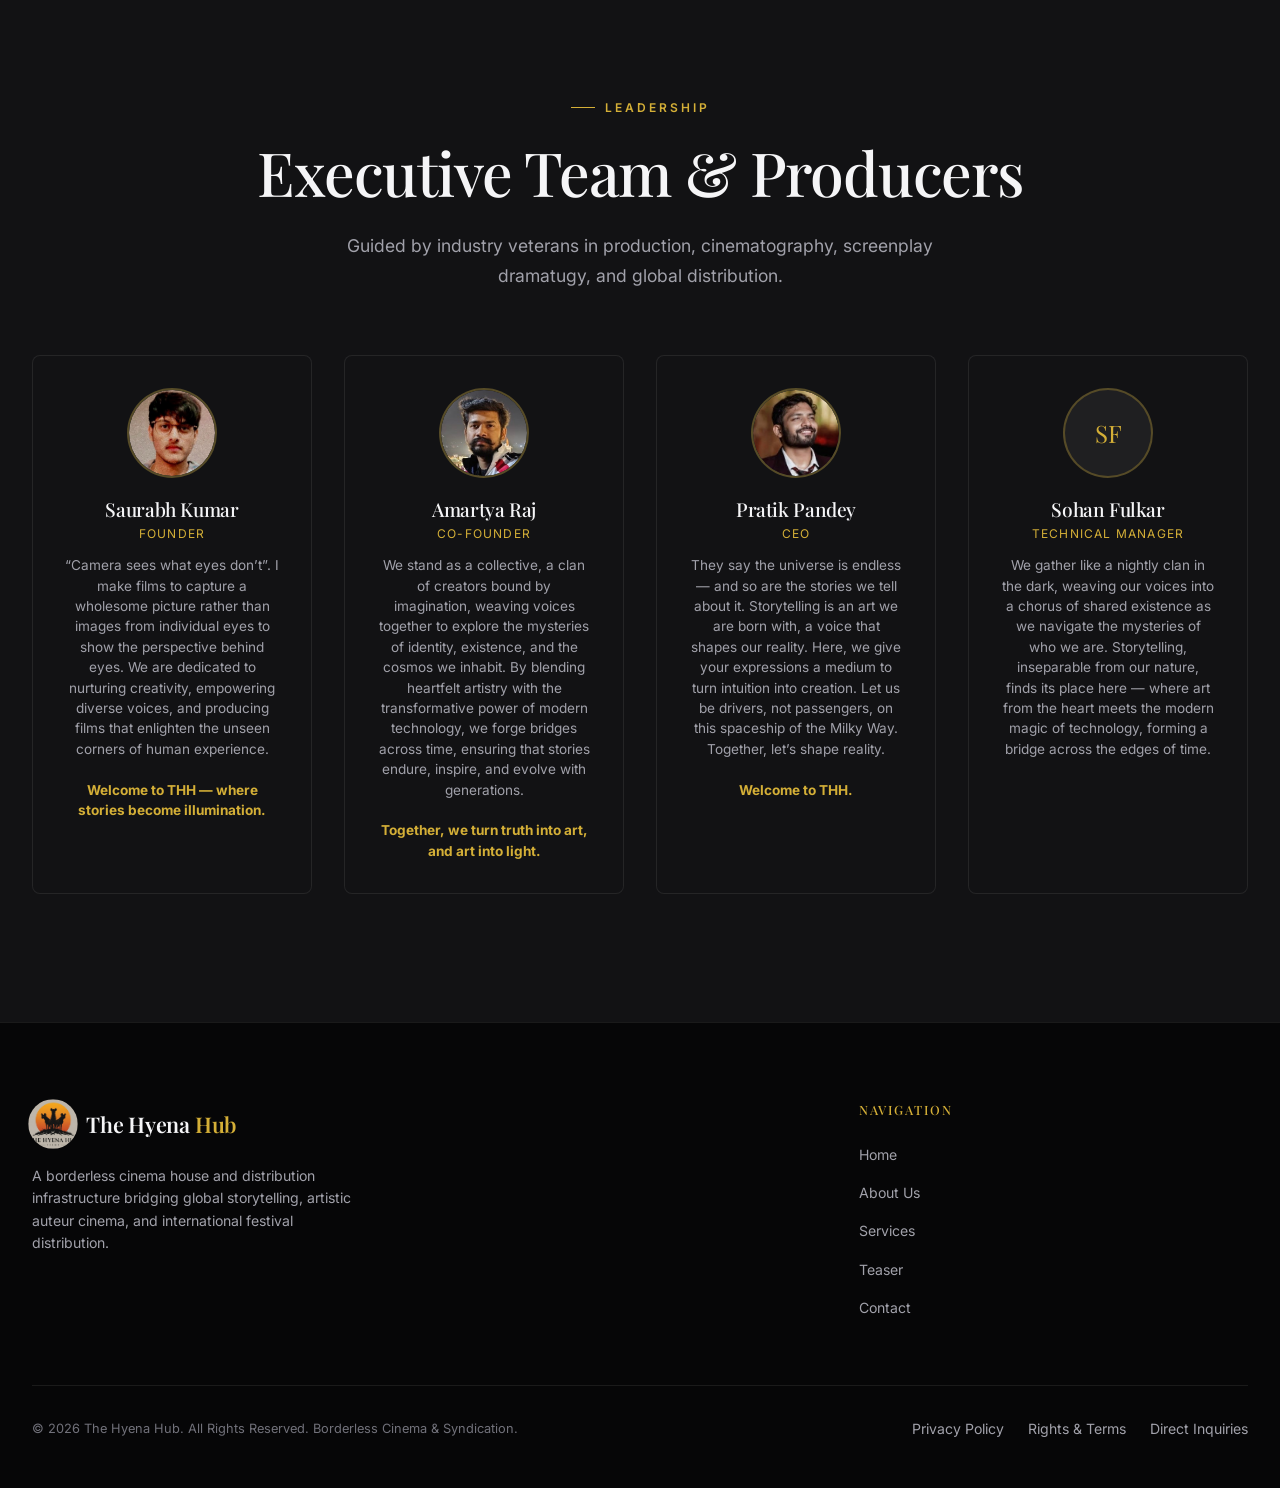
==== commit 0e4c93d1: "Add dedicated Direct Inquiries page (inquiries.html) with email intake workflow" ====
--- a/about.html
+++ b/about.html
@@ -32,7 +32,7 @@
       </ul>
 
       <div class="nav-actions">
-        <a href="contact.html" class="btn btn-outline-gold">Direct Inquiries</a>
+        <a href="inquiries.html" class="btn btn-outline-gold">Direct Inquiries</a>
         <button class="hamburger-btn" id="hamburgerBtn" aria-label="Toggle Navigation">
           <span></span>
           <span></span>
@@ -50,7 +50,7 @@
       <li><a href="portfolio.html" class="mobile-nav-link">Teaser</a></li>
       <li><a href="contact.html" class="mobile-nav-link">Contact</a></li>
     </ul>
-    <a href="contact.html" class="btn btn-gold" style="width: 100%;">Direct Inquiries</a>
+    <a href="inquiries.html" class="btn btn-gold" style="width: 100%;">Direct Inquiries</a>
   </div>
 
   <!-- ABOUT HERO HEADER -->
@@ -195,7 +195,7 @@
         <div style="display: flex; gap: 1.5rem;">
           <a href="pages/privacy.html" class="footer-link">Privacy Policy</a>
           <a href="pages/terms.html" class="footer-link">Rights & Terms</a>
-          <a href="contact.html" class="footer-link">Direct Inquiries</a>
+          <a href="inquiries.html" class="footer-link">Direct Inquiries</a>
         </div>
       </div>
     </div>
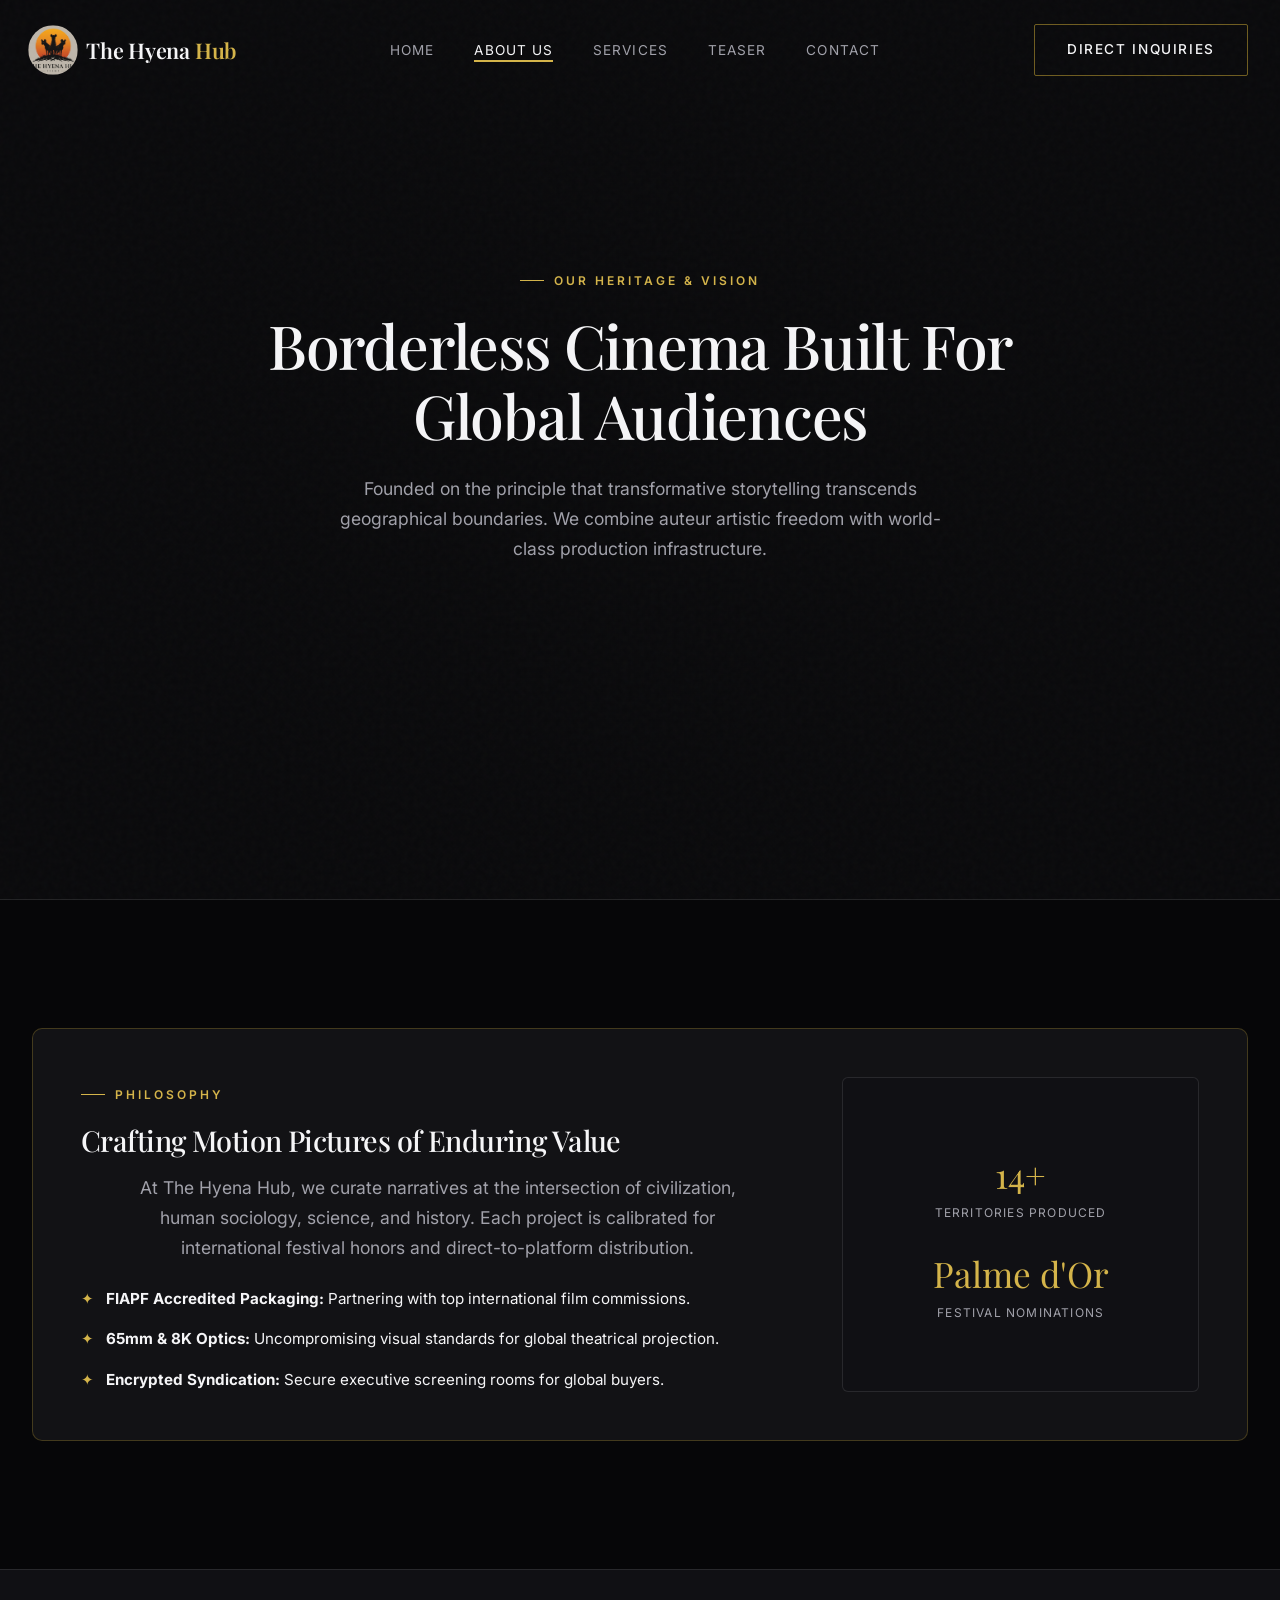
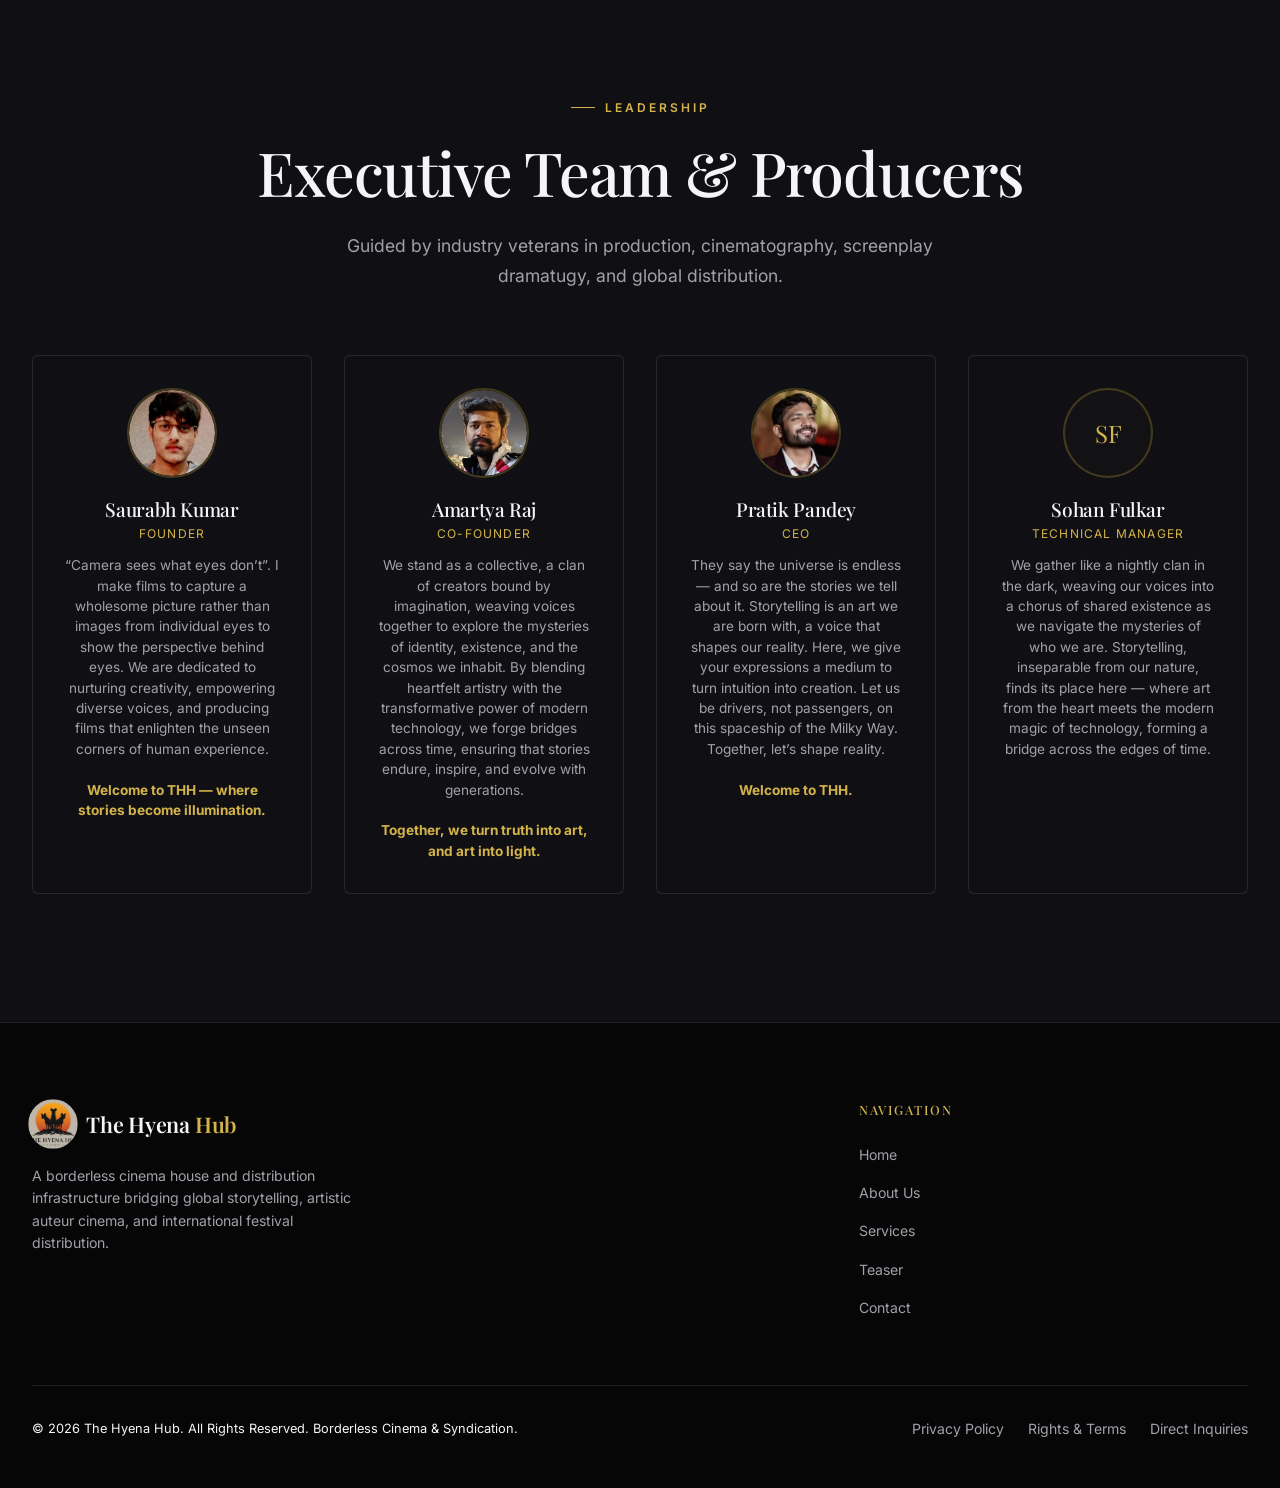
==== commit 2b740d2b: "Execute production website redesign following 9-section editorial hierarchy and Hyena creative direc" ====
--- a/about.html
+++ b/about.html
@@ -6,9 +6,10 @@
   <title>About Us — The Hyena Hub</title>
   <meta name="description" content="Learn about The Hyena Hub, an international cinema production house bringing together visionaries across civilization, culture, science, sociology, politics, and history.">
   
+  <!-- Google Fonts (Space Grotesk, Playfair Display, Inter) -->
   <link rel="preconnect" href="https://fonts.googleapis.com">
   <link rel="preconnect" href="https://fonts.gstatic.com" crossorigin>
-  <link href="https://fonts.googleapis.com/css2?family=Inter:wght@300;400;500;600;700&family=Playfair+Display:ital,wght@0,400;0,500;0,600;0,700;1,400&display=swap" rel="stylesheet">
+  <link href="https://fonts.googleapis.com/css2?family=Inter:wght@300;400;500;600;700&family=Playfair+Display:ital,wght@0,500;0,600;0,700;1,400&family=Space+Grotesk:wght@400;500;600;700&display=swap" rel="stylesheet">
   
   <link rel="stylesheet" href="css/style.css">
   <link rel="icon" href="favicon.ico" type="image/x-icon">
--- a/css/style.css
+++ b/css/style.css
@@ -1,6 +1,5 @@
 /* ==========================================================================
-   THE HYENA HUB — Master Stylesheet
-   Imports modular design system layers
+   THE HYENA HUB — Master Stylesheet & Cinematic Editorial Layouts
    ========================================================================== */
 
 @import 'variables.css';
@@ -9,7 +8,7 @@
 @import 'responsive.css';
 
 /* --------------------------------------------------------------------------
-   HERO SECTION STYLING
+   01. HERO SECTION STYLING
    -------------------------------------------------------------------------- */
 .hero {
   position: relative;
@@ -17,8 +16,9 @@
   display: flex;
   align-items: center;
   justify-content: center;
-  padding: 8rem 2rem 4rem;
+  padding: 9rem 2rem 5rem;
   overflow: hidden;
+  background-color: var(--color-cinematic-black, #060608);
 }
 
 .hero-media-wrap {
@@ -32,63 +32,59 @@
   height: 100%;
   object-fit: cover;
   object-position: center;
-  filter: brightness(0.4) contrast(1.1);
-  transform: scale(1.05);
-  animation: heroZoom 20s infinite alternate cubic-bezier(0.25, 1, 0.5, 1);
+  filter: brightness(0.5) contrast(1.15);
+  transform: scale(1.04);
+  animation: heroZoom 22s infinite alternate cubic-bezier(0.25, 1, 0.5, 1);
 }
 
 @keyframes heroZoom {
-  0% { transform: scale(1); }
-  100% { transform: scale(1.1); }
+  0% { transform: scale(1.02); }
+  100% { transform: scale(1.12); }
 }
 
 .hero-overlay {
   position: absolute;
   top: 0; left: 0; width: 100%; height: 100%;
-  background: radial-gradient(circle at center, rgba(11, 11, 12, 0.4) 0%, var(--color-obsidian) 90%);
+  background: radial-gradient(circle at center, rgba(6, 6, 8, 0.35) 0%, rgba(6, 6, 8, 0.92) 85%);
 }
 
 .hero-content {
   position: relative;
   z-index: 2;
-  max-width: 960px;
+  max-width: 1000px;
   text-align: center;
   margin: 0 auto;
 }
 
-.hero-badge {
-  display: inline-flex;
-  align-items: center;
-  gap: 8px;
-  padding: 6px 18px;
-  background: rgba(11, 11, 12, 0.8);
-  border: 1px solid var(--color-border-gold);
-  border-radius: var(--radius-full);
-  font-size: 0.75rem;
-  text-transform: uppercase;
-  letter-spacing: 0.15em;
-  color: var(--color-gold);
+.hero-meta-tag {
+  display: inline-block;
+  font-family: var(--font-metadata, monospace);
+  font-size: 0.72rem;
+  letter-spacing: 0.25em;
+  text-transform: uppercase;
+  color: var(--color-champagne-gold, #D4B44A);
+  margin-bottom: 1.8rem;
+  padding: 6px 16px;
+  background: rgba(10, 10, 12, 0.65);
+  border: 1px solid rgba(212, 175, 55, 0.3);
+  border-radius: var(--radius-full, 9999px);
+  backdrop-filter: blur(12px);
+}
+
+.hero-title {
+  font-family: var(--font-heading, 'Playfair Display', serif);
+  font-size: clamp(3rem, 7.5vw, 6rem);
+  font-weight: 700;
+  line-height: 1.05;
+  letter-spacing: -0.02em;
+  color: var(--color-ivory, #F5F5F7);
   margin-bottom: 2rem;
-  backdrop-filter: blur(10px);
-}
-
-.hero-badge-dot {
-  width: 6px;
-  height: 6px;
-  border-radius: 50%;
-  background-color: var(--color-gold);
-  box-shadow: 0 0 10px var(--color-gold);
-}
-
-.hero-title {
-  font-size: clamp(2.8rem, 6vw, 4.8rem);
-  margin-bottom: 1.8rem;
-  line-height: 1.1;
+  text-transform: uppercase;
 }
 
 .hero-subtext {
-  font-size: 1.25rem;
-  color: var(--color-text-muted);
+  font-size: clamp(1.1rem, 2vw, 1.35rem);
+  color: var(--color-muted-grey, #A1A1AA);
   max-width: 720px;
   margin: 0 auto 3rem;
   line-height: 1.7;
@@ -113,22 +109,23 @@
   flex-direction: column;
   align-items: center;
   gap: 8px;
-  color: var(--color-text-muted);
+  color: var(--color-muted-grey);
   text-decoration: none;
-  font-size: 0.7rem;
-  text-transform: uppercase;
-  letter-spacing: 0.2em;
+  font-family: var(--font-metadata, monospace);
+  font-size: 0.68rem;
+  text-transform: uppercase;
+  letter-spacing: 0.25em;
   transition: color var(--transition-fast);
 }
 
 .scroll-indicator:hover {
-  color: var(--color-gold);
+  color: var(--color-champagne-gold);
 }
 
 .scroll-arrow {
   width: 1px;
-  height: 32px;
-  background: linear-gradient(to bottom, var(--color-gold), transparent);
+  height: 36px;
+  background: linear-gradient(to bottom, var(--color-champagne-gold), transparent);
   animation: scrollDrop 2s infinite;
 }
 
@@ -138,3 +135,155 @@
   50.1% { transform: scaleY(1); transform-origin: bottom; }
   100% { transform: scaleY(0); transform-origin: bottom; }
 }
+
+/* --------------------------------------------------------------------------
+   02. EDITORIAL BRAND STATEMENT
+   -------------------------------------------------------------------------- */
+.brand-statement-section {
+  padding: clamp(5rem, 9vw, 8.5rem) 2rem;
+  background-color: var(--color-cinematic-black);
+  position: relative;
+  text-align: center;
+}
+
+.statement-wrap {
+  max-width: 1100px;
+  margin: 0 auto;
+}
+
+.statement-tag {
+  font-family: var(--font-metadata, monospace);
+  font-size: 0.7rem;
+  letter-spacing: 0.3em;
+  text-transform: uppercase;
+  color: var(--color-champagne-gold);
+  margin-bottom: 2rem;
+  display: block;
+}
+
+.editorial-headline {
+  font-family: var(--font-heading, 'Playfair Display', serif);
+  font-size: clamp(2.2rem, 5vw, 4.5rem);
+  font-weight: 700;
+  line-height: 1.15;
+  color: var(--color-ivory);
+  text-transform: uppercase;
+  letter-spacing: -0.01em;
+}
+
+.gold-divider-rule {
+  width: 80px;
+  height: 1px;
+  background: linear-gradient(90deg, transparent, var(--color-champagne-gold), transparent);
+  margin: 3rem auto 0;
+}
+
+/* --------------------------------------------------------------------------
+   03. HYENA PHILOSOPHY SECTION
+   -------------------------------------------------------------------------- */
+.hyena-philosophy-section {
+  padding: clamp(5rem, 8vw, 8rem) 2rem;
+  background: linear-gradient(180deg, var(--color-cinematic-black) 0%, var(--color-obsidian) 100%);
+  position: relative;
+  overflow: hidden;
+}
+
+.philosophy-grid {
+  max-width: 1280px;
+  margin: 0 auto;
+  display: grid;
+  grid-template-columns: 5fr 7fr;
+  gap: 4rem;
+  align-items: center;
+}
+
+@media (max-width: 1024px) {
+  .philosophy-grid {
+    grid-template-columns: 1fr;
+    gap: 3rem;
+  }
+}
+
+.hyena-imagery-wrap {
+  position: relative;
+  border-radius: var(--radius-md, 16px);
+  overflow: hidden;
+  border: 1px solid rgba(255, 255, 255, 0.1);
+  box-shadow: 0 30px 70px rgba(0, 0, 0, 0.85);
+}
+
+.hyena-img {
+  width: 100%;
+  height: 480px;
+  object-fit: cover;
+  object-position: center;
+  filter: grayscale(80%) contrast(1.2) brightness(0.7);
+  transition: transform 0.8s cubic-bezier(0.16, 1, 0.3, 1), filter 0.8s ease;
+}
+
+.hyena-imagery-wrap:hover .hyena-img {
+  transform: scale(1.04);
+  filter: grayscale(40%) contrast(1.25) brightness(0.85);
+}
+
+.hyena-img-vignette {
+  position: absolute;
+  inset: 0;
+  background: radial-gradient(circle at center, transparent 30%, var(--color-cinematic-black) 95%);
+  pointer-events: none;
+}
+
+.philosophy-content {
+  display: flex;
+  flex-direction: column;
+  justify-content: center;
+}
+
+.philosophy-tag {
+  font-family: var(--font-metadata, monospace);
+  font-size: 0.72rem;
+  letter-spacing: 0.25em;
+  color: var(--color-champagne-gold);
+  text-transform: uppercase;
+  margin-bottom: 1rem;
+}
+
+.philosophy-title {
+  font-family: var(--font-heading, 'Playfair Display', serif);
+  font-size: clamp(2.2rem, 4vw, 3.5rem);
+  font-weight: 700;
+  line-height: 1.15;
+  color: var(--color-ivory);
+  margin-bottom: 1.5rem;
+}
+
+.philosophy-desc {
+  font-size: 1.05rem;
+  color: var(--color-muted-grey);
+  line-height: 1.8;
+  margin-bottom: 2rem;
+  font-weight: 300;
+}
+
+.philosophy-traits {
+  display: grid;
+  grid-template-columns: repeat(2, 1fr);
+  gap: 1.5rem;
+  padding-top: 1.5rem;
+  border-top: 1px solid rgba(255, 255, 255, 0.1);
+}
+
+.trait-item-title {
+  font-family: var(--font-metadata, monospace);
+  font-size: 0.8rem;
+  color: var(--color-champagne-gold);
+  text-transform: uppercase;
+  letter-spacing: 0.12em;
+  margin-bottom: 4px;
+}
+
+.trait-item-desc {
+  font-size: 0.88rem;
+  color: var(--color-muted-grey);
+  line-height: 1.5;
+}
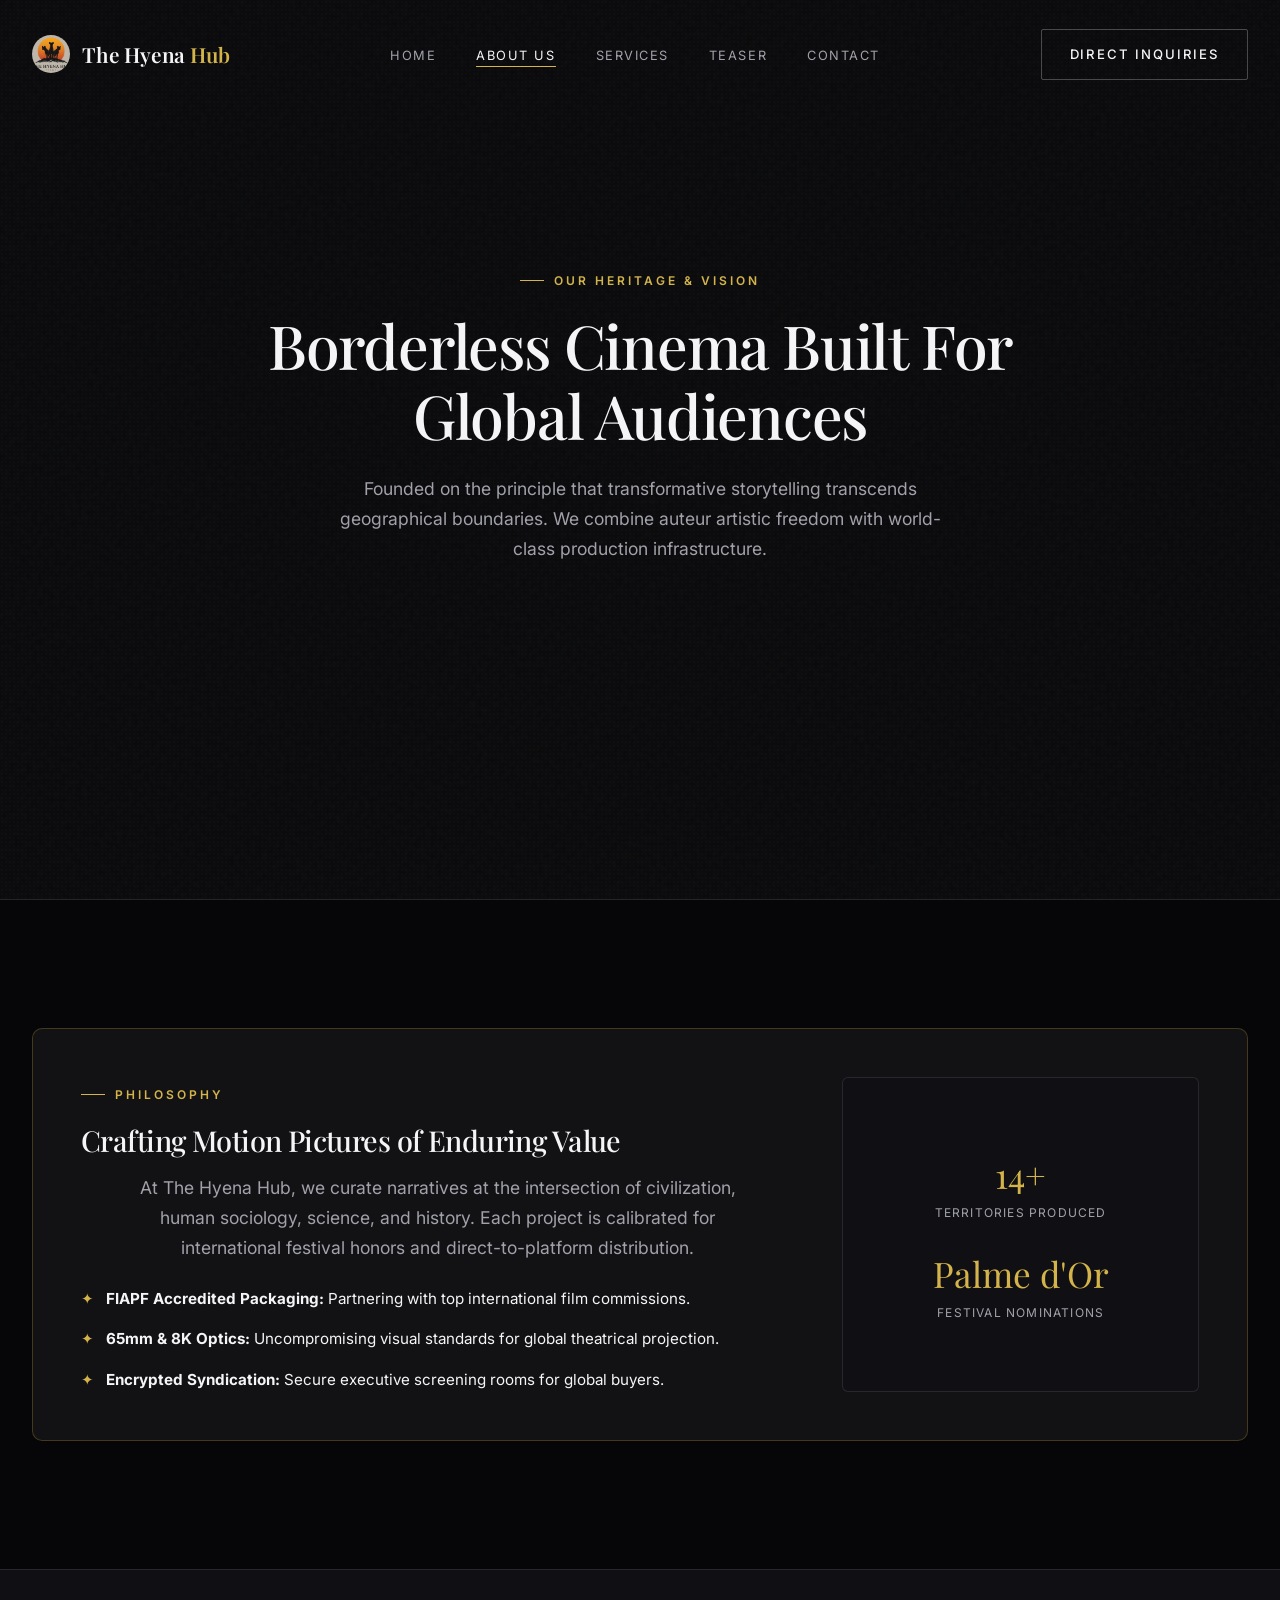
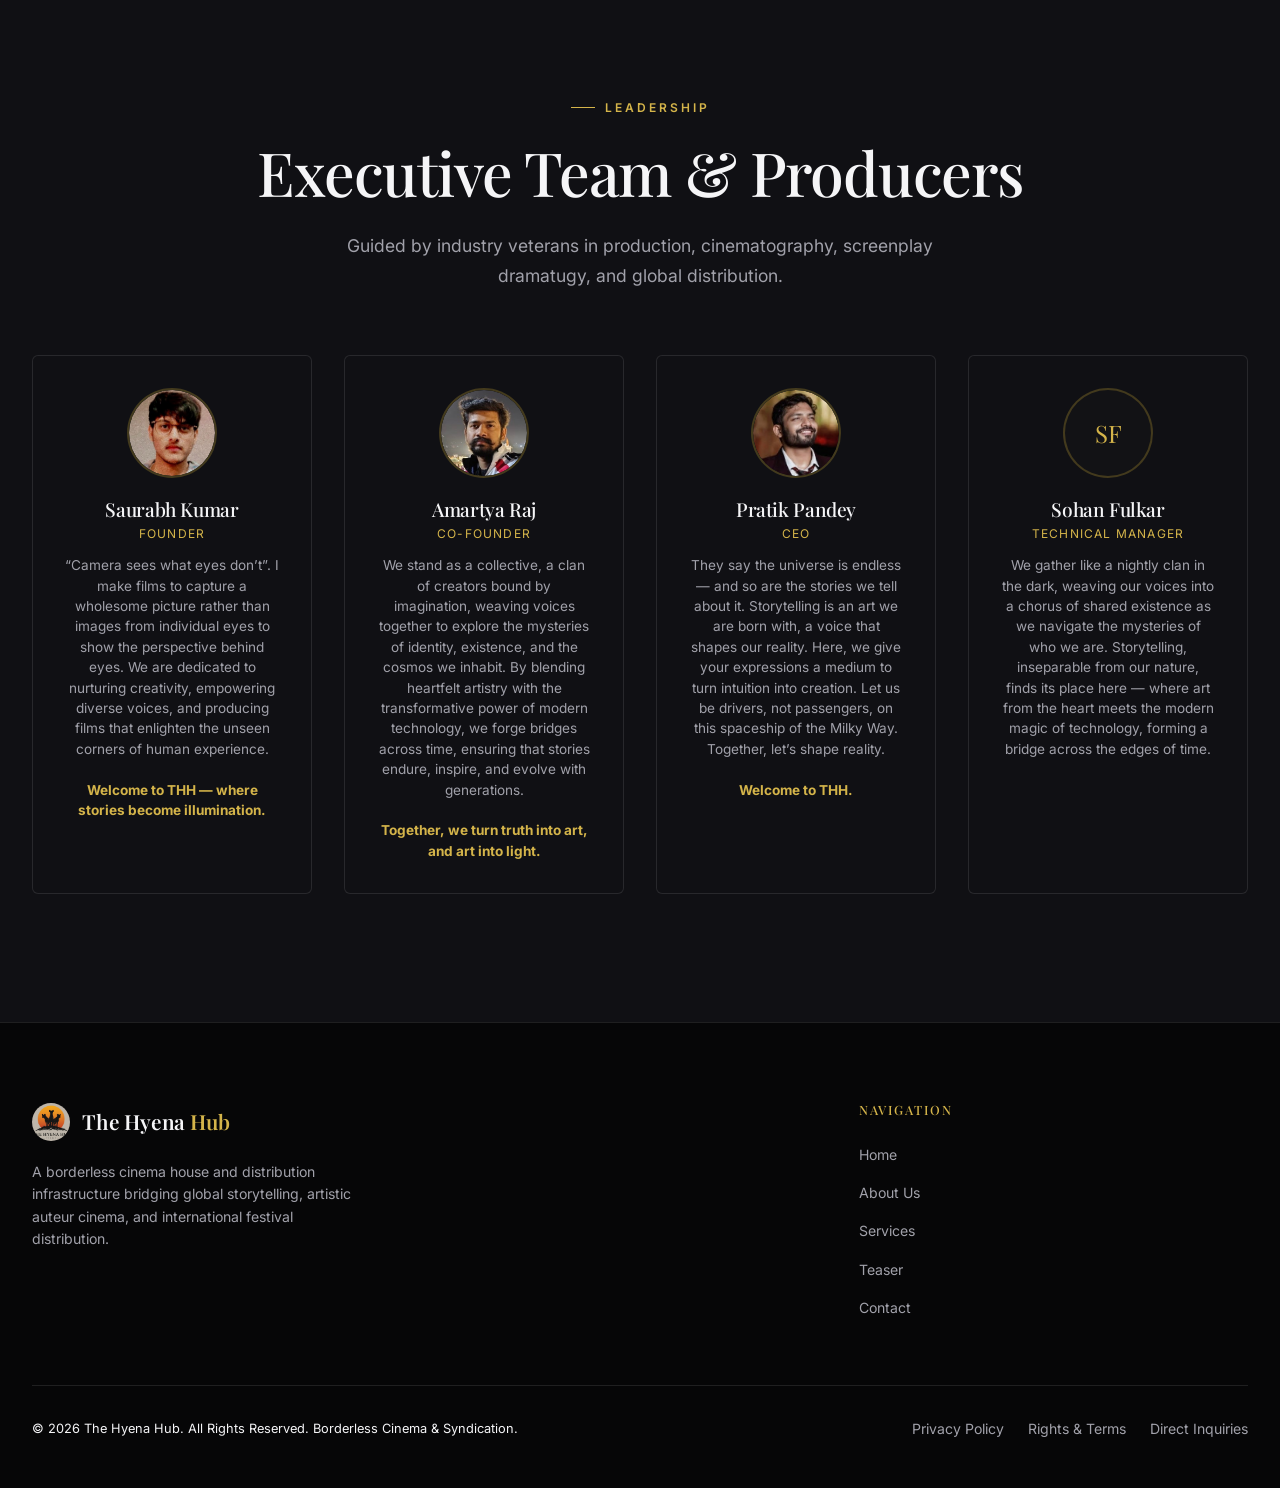
==== commit da197965: "Pass 4: Full website QA, link consistency, and accessibility polish" ====
--- a/about.html
+++ b/about.html
@@ -15,6 +15,8 @@
   <link rel="icon" href="favicon.ico" type="image/x-icon">
 </head>
 <body>
+  <!-- Global Cinematic Grain Overlay -->
+  <div class="cinematic-grain-overlay"></div>
 
   <!-- NAVBAR -->
   <header class="navbar" id="navbar">
--- a/css/style.css
+++ b/css/style.css
@@ -1,5 +1,5 @@
 /* ==========================================================================
-   THE HYENA HUB — Master Stylesheet & Cinematic Editorial Layouts
+   THE HYENA HUB — Master Stylesheet & Editorial Cinema Art Direction (Pass 3)
    ========================================================================== */
 
 @import 'variables.css';
@@ -8,17 +8,37 @@
 @import 'responsive.css';
 
 /* --------------------------------------------------------------------------
-   01. HERO SECTION STYLING
+   00. GLOBAL CINEMATIC GRAIN OVERLAY
+   -------------------------------------------------------------------------- */
+.cinematic-grain-overlay {
+  position: fixed;
+  inset: 0;
+  pointer-events: none;
+  z-index: 99999;
+  opacity: 0.035;
+  background-image: radial-gradient(rgba(255, 255, 255, 0.4) 1px, transparent 1px);
+  background-size: 4px 4px;
+}
+
+/* --------------------------------------------------------------------------
+   01. HERO SECTION STYLING (ASYMMETRIC EDITORIAL POSTER COMPOSITION)
    -------------------------------------------------------------------------- */
 .hero {
   position: relative;
   min-height: 100vh;
   display: flex;
   align-items: center;
-  justify-content: center;
-  padding: 9rem 2rem 5rem;
+  justify-content: flex-start;
+  padding: 8rem 5vw 5rem;
   overflow: hidden;
   background-color: var(--color-cinematic-black, #060608);
+}
+
+@media (max-width: 1024px) {
+  .hero {
+    padding: 8rem 2rem 4rem;
+    justify-content: center;
+  }
 }
 
 .hero-media-wrap {
@@ -31,83 +51,109 @@
   width: 100%;
   height: 100%;
   object-fit: cover;
-  object-position: center;
-  filter: brightness(0.5) contrast(1.15);
-  transform: scale(1.04);
-  animation: heroZoom 22s infinite alternate cubic-bezier(0.25, 1, 0.5, 1);
-}
-
-@keyframes heroZoom {
-  0% { transform: scale(1.02); }
-  100% { transform: scale(1.12); }
+  object-position: 70% center;
+  filter: brightness(0.7) contrast(1.1);
+  transform: scale(1.03);
+  animation: heroZoomFloat 28s infinite alternate cubic-bezier(0.25, 1, 0.5, 1);
+}
+
+@keyframes heroZoomFloat {
+  0% { transform: scale(1.02) translateX(0); }
+  100% { transform: scale(1.1) translateX(-15px); }
 }
 
 .hero-overlay {
   position: absolute;
   top: 0; left: 0; width: 100%; height: 100%;
-  background: radial-gradient(circle at center, rgba(6, 6, 8, 0.35) 0%, rgba(6, 6, 8, 0.92) 85%);
+  background: linear-gradient(90deg, rgba(6, 6, 8, 0.92) 0%, rgba(6, 6, 8, 0.65) 45%, rgba(6, 6, 8, 0.3) 100%);
 }
 
 .hero-content {
   position: relative;
   z-index: 2;
-  max-width: 1000px;
-  text-align: center;
-  margin: 0 auto;
+  max-width: 640px;
+  text-align: left;
+  margin: 0;
+}
+
+@media (max-width: 1024px) {
+  .hero-content {
+    text-align: center;
+    margin: 0 auto;
+  }
 }
 
 .hero-meta-tag {
-  display: inline-block;
+  display: inline-flex;
+  align-items: center;
+  gap: 12px;
   font-family: var(--font-metadata, monospace);
   font-size: 0.72rem;
   letter-spacing: 0.25em;
   text-transform: uppercase;
   color: var(--color-champagne-gold, #D4B44A);
-  margin-bottom: 1.8rem;
-  padding: 6px 16px;
-  background: rgba(10, 10, 12, 0.65);
-  border: 1px solid rgba(212, 175, 55, 0.3);
-  border-radius: var(--radius-full, 9999px);
-  backdrop-filter: blur(12px);
+  margin-bottom: 2rem;
+}
+
+.hero-meta-tag::before {
+  content: "";
+  width: 24px;
+  height: 1px;
+  background-color: var(--color-champagne-gold);
 }
 
 .hero-title {
   font-family: var(--font-heading, 'Playfair Display', serif);
-  font-size: clamp(3rem, 7.5vw, 6rem);
+  font-size: clamp(3.2rem, 7vw, 5.8rem);
   font-weight: 700;
   line-height: 1.05;
   letter-spacing: -0.02em;
   color: var(--color-ivory, #F5F5F7);
-  margin-bottom: 2rem;
-  text-transform: uppercase;
+  margin-bottom: 1.8rem;
+  text-transform: uppercase;
+}
+
+.text-gold-accent {
+  color: var(--color-champagne-gold, #D4B44A);
 }
 
 .hero-subtext {
-  font-size: clamp(1.1rem, 2vw, 1.35rem);
+  font-size: clamp(1.05rem, 1.8vw, 1.25rem);
   color: var(--color-muted-grey, #A1A1AA);
-  max-width: 720px;
-  margin: 0 auto 3rem;
+  max-width: 580px;
+  margin-bottom: 2.8rem;
   line-height: 1.7;
   font-weight: 300;
+}
+
+@media (max-width: 1024px) {
+  .hero-subtext {
+    margin-left: auto;
+    margin-right: auto;
+  }
 }
 
 .hero-cta-group {
   display: flex;
   align-items: center;
-  justify-content: center;
   gap: 1.5rem;
   flex-wrap: wrap;
+}
+
+@media (max-width: 1024px) {
+  .hero-cta-group {
+    justify-content: center;
+  }
 }
 
 .scroll-indicator {
   position: absolute;
   bottom: 2.5rem;
-  left: 50%;
-  transform: translateX(-50%);
+  left: 5vw;
   z-index: 2;
   display: flex;
   flex-direction: column;
-  align-items: center;
+  align-items: flex-start;
   gap: 8px;
   color: var(--color-muted-grey);
   text-decoration: none;
@@ -116,6 +162,14 @@
   text-transform: uppercase;
   letter-spacing: 0.25em;
   transition: color var(--transition-fast);
+}
+
+@media (max-width: 1024px) {
+  .scroll-indicator {
+    left: 50%;
+    transform: translateX(-50%);
+    align-items: center;
+  }
 }
 
 .scroll-indicator:hover {
@@ -137,10 +191,10 @@
 }
 
 /* --------------------------------------------------------------------------
-   02. EDITORIAL BRAND STATEMENT
+   02. EDITORIAL BRAND STATEMENT / MANIFESTO TITLE CARD
    -------------------------------------------------------------------------- */
 .brand-statement-section {
-  padding: clamp(5rem, 9vw, 8.5rem) 2rem;
+  padding: clamp(7rem, 12vw, 11rem) 2rem;
   background-color: var(--color-cinematic-black);
   position: relative;
   text-align: center;
@@ -154,82 +208,89 @@
 .statement-tag {
   font-family: var(--font-metadata, monospace);
   font-size: 0.7rem;
-  letter-spacing: 0.3em;
+  letter-spacing: 0.35em;
   text-transform: uppercase;
   color: var(--color-champagne-gold);
-  margin-bottom: 2rem;
+  margin-bottom: 2.5rem;
   display: block;
 }
 
-.editorial-headline {
+.editorial-headline-sub {
   font-family: var(--font-heading, 'Playfair Display', serif);
-  font-size: clamp(2.2rem, 5vw, 4.5rem);
+  font-size: clamp(1.4rem, 3vw, 2.2rem);
+  font-weight: 500;
+  color: var(--color-muted-grey);
+  text-transform: uppercase;
+  letter-spacing: 0.05em;
+  margin-bottom: 1.2rem;
+}
+
+.editorial-headline-main {
+  font-family: var(--font-heading, 'Playfair Display', serif);
+  font-size: clamp(2.8rem, 6.5vw, 5.5rem);
   font-weight: 700;
-  line-height: 1.15;
+  line-height: 1.1;
   color: var(--color-ivory);
   text-transform: uppercase;
   letter-spacing: -0.01em;
 }
 
 .gold-divider-rule {
-  width: 80px;
+  width: 50px;
   height: 1px;
-  background: linear-gradient(90deg, transparent, var(--color-champagne-gold), transparent);
-  margin: 3rem auto 0;
+  background: var(--color-champagne-gold);
+  opacity: 0.4;
+  margin: 4rem auto 0;
 }
 
 /* --------------------------------------------------------------------------
-   03. HYENA PHILOSOPHY SECTION
+   03. HYENA PHILOSOPHY SECTION (50/50 MONUMENTAL SPREAD)
    -------------------------------------------------------------------------- */
 .hyena-philosophy-section {
-  padding: clamp(5rem, 8vw, 8rem) 2rem;
-  background: linear-gradient(180deg, var(--color-cinematic-black) 0%, var(--color-obsidian) 100%);
+  padding: clamp(6rem, 10vw, 9rem) 2rem;
+  background: var(--color-cinematic-black);
   position: relative;
   overflow: hidden;
 }
 
 .philosophy-grid {
-  max-width: 1280px;
+  max-width: 1320px;
   margin: 0 auto;
   display: grid;
-  grid-template-columns: 5fr 7fr;
-  gap: 4rem;
+  grid-template-columns: 1fr 1fr;
+  gap: 5rem;
   align-items: center;
 }
 
 @media (max-width: 1024px) {
   .philosophy-grid {
     grid-template-columns: 1fr;
-    gap: 3rem;
+    gap: 3.5rem;
   }
 }
 
 .hyena-imagery-wrap {
   position: relative;
-  border-radius: var(--radius-md, 16px);
   overflow: hidden;
-  border: 1px solid rgba(255, 255, 255, 0.1);
-  box-shadow: 0 30px 70px rgba(0, 0, 0, 0.85);
 }
 
 .hyena-img {
   width: 100%;
-  height: 480px;
+  height: 560px;
   object-fit: cover;
   object-position: center;
-  filter: grayscale(80%) contrast(1.2) brightness(0.7);
-  transition: transform 0.8s cubic-bezier(0.16, 1, 0.3, 1), filter 0.8s ease;
+  filter: contrast(1.18) brightness(0.88);
+  transition: transform 0.9s cubic-bezier(0.16, 1, 0.3, 1);
 }
 
 .hyena-imagery-wrap:hover .hyena-img {
-  transform: scale(1.04);
-  filter: grayscale(40%) contrast(1.25) brightness(0.85);
+  transform: scale(1.03);
 }
 
 .hyena-img-vignette {
   position: absolute;
   inset: 0;
-  background: radial-gradient(circle at center, transparent 30%, var(--color-cinematic-black) 95%);
+  background: radial-gradient(circle at center, transparent 40%, var(--color-cinematic-black) 95%);
   pointer-events: none;
 }
 
@@ -250,7 +311,7 @@
 
 .philosophy-title {
   font-family: var(--font-heading, 'Playfair Display', serif);
-  font-size: clamp(2.2rem, 4vw, 3.5rem);
+  font-size: clamp(2.4rem, 4.5vw, 3.8rem);
   font-weight: 700;
   line-height: 1.15;
   color: var(--color-ivory);
@@ -258,32 +319,33 @@
 }
 
 .philosophy-desc {
-  font-size: 1.05rem;
+  font-size: 1.08rem;
   color: var(--color-muted-grey);
   line-height: 1.8;
-  margin-bottom: 2rem;
+  margin-bottom: 2.5rem;
   font-weight: 300;
 }
 
 .philosophy-traits {
   display: grid;
   grid-template-columns: repeat(2, 1fr);
-  gap: 1.5rem;
-  padding-top: 1.5rem;
-  border-top: 1px solid rgba(255, 255, 255, 0.1);
+  gap: 2rem;
+  padding-top: 2rem;
+  border-top: 1px solid rgba(255, 255, 255, 0.08);
 }
 
 .trait-item-title {
   font-family: var(--font-metadata, monospace);
-  font-size: 0.8rem;
+  font-size: 0.78rem;
   color: var(--color-champagne-gold);
   text-transform: uppercase;
-  letter-spacing: 0.12em;
-  margin-bottom: 4px;
+  letter-spacing: 0.15em;
+  margin-bottom: 6px;
 }
 
 .trait-item-desc {
   font-size: 0.88rem;
   color: var(--color-muted-grey);
-  line-height: 1.5;
-}
+  line-height: 1.6;
+  font-weight: 300;
+}
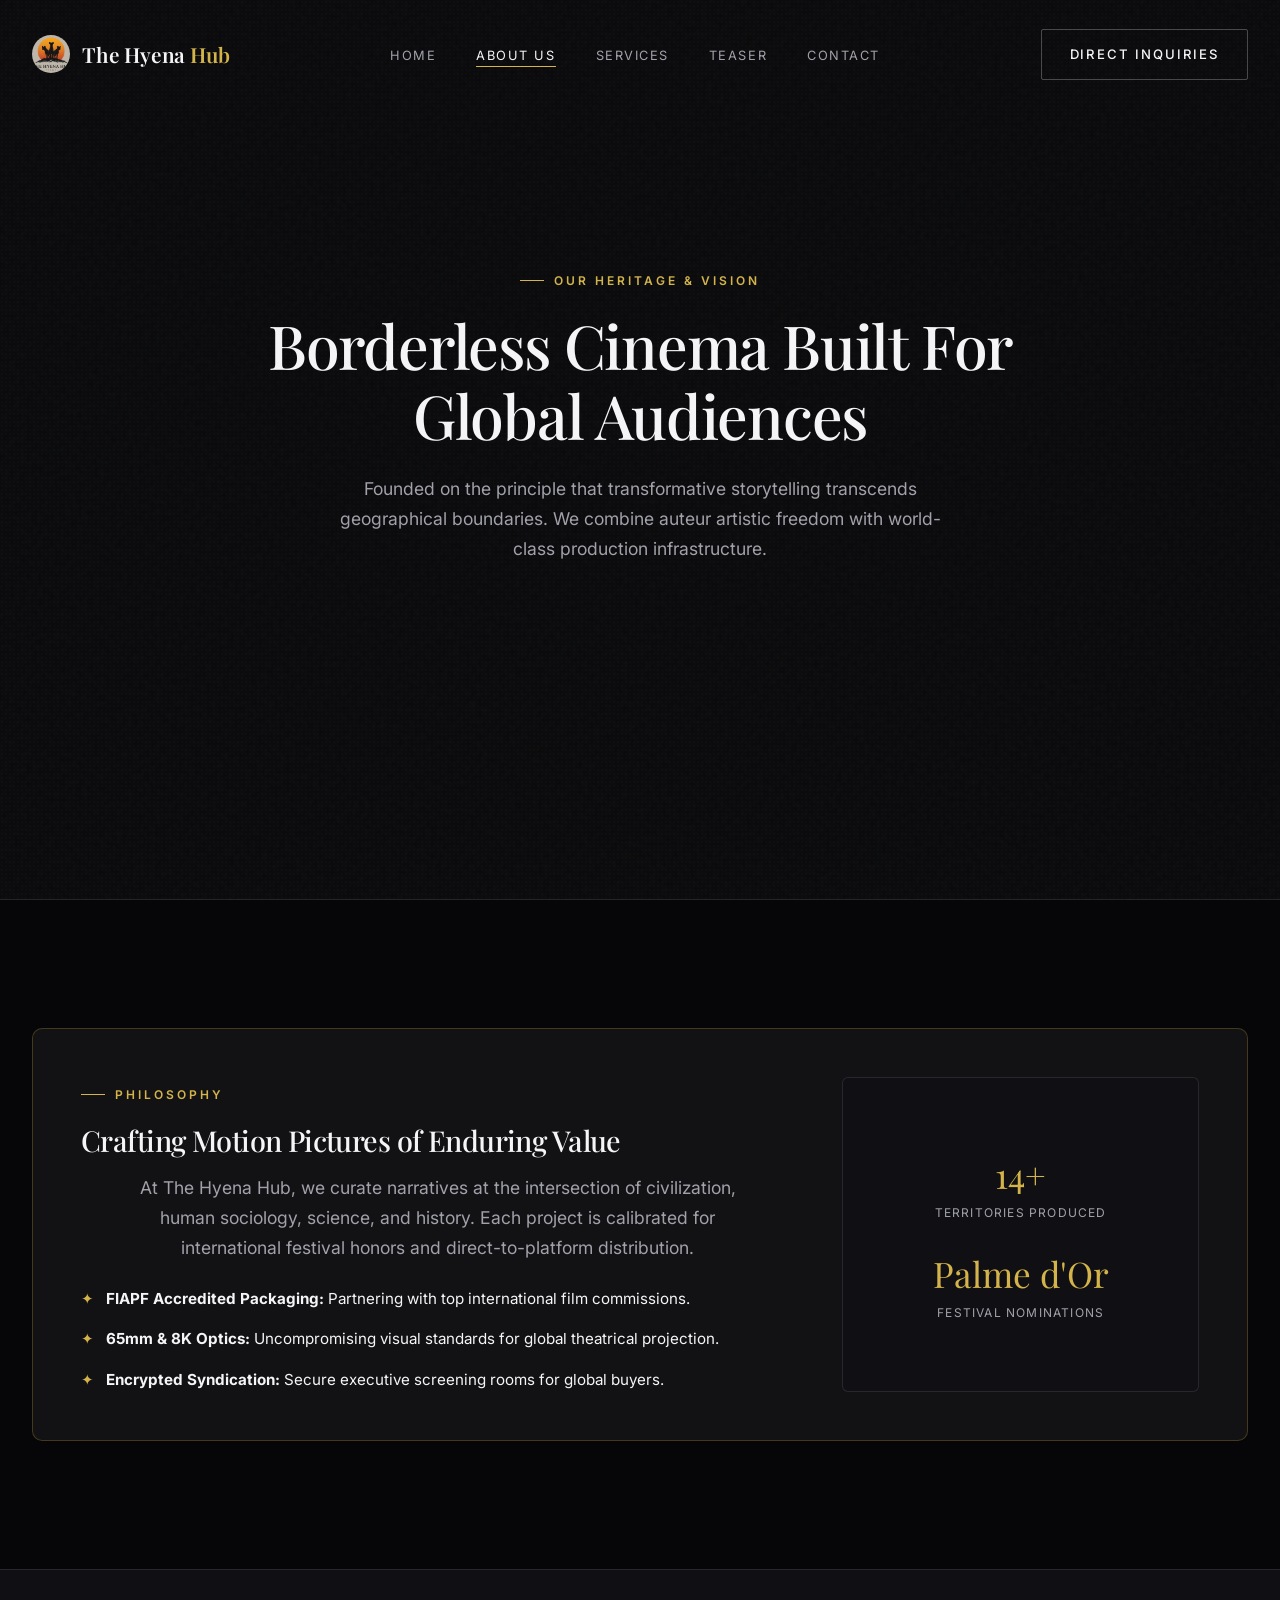
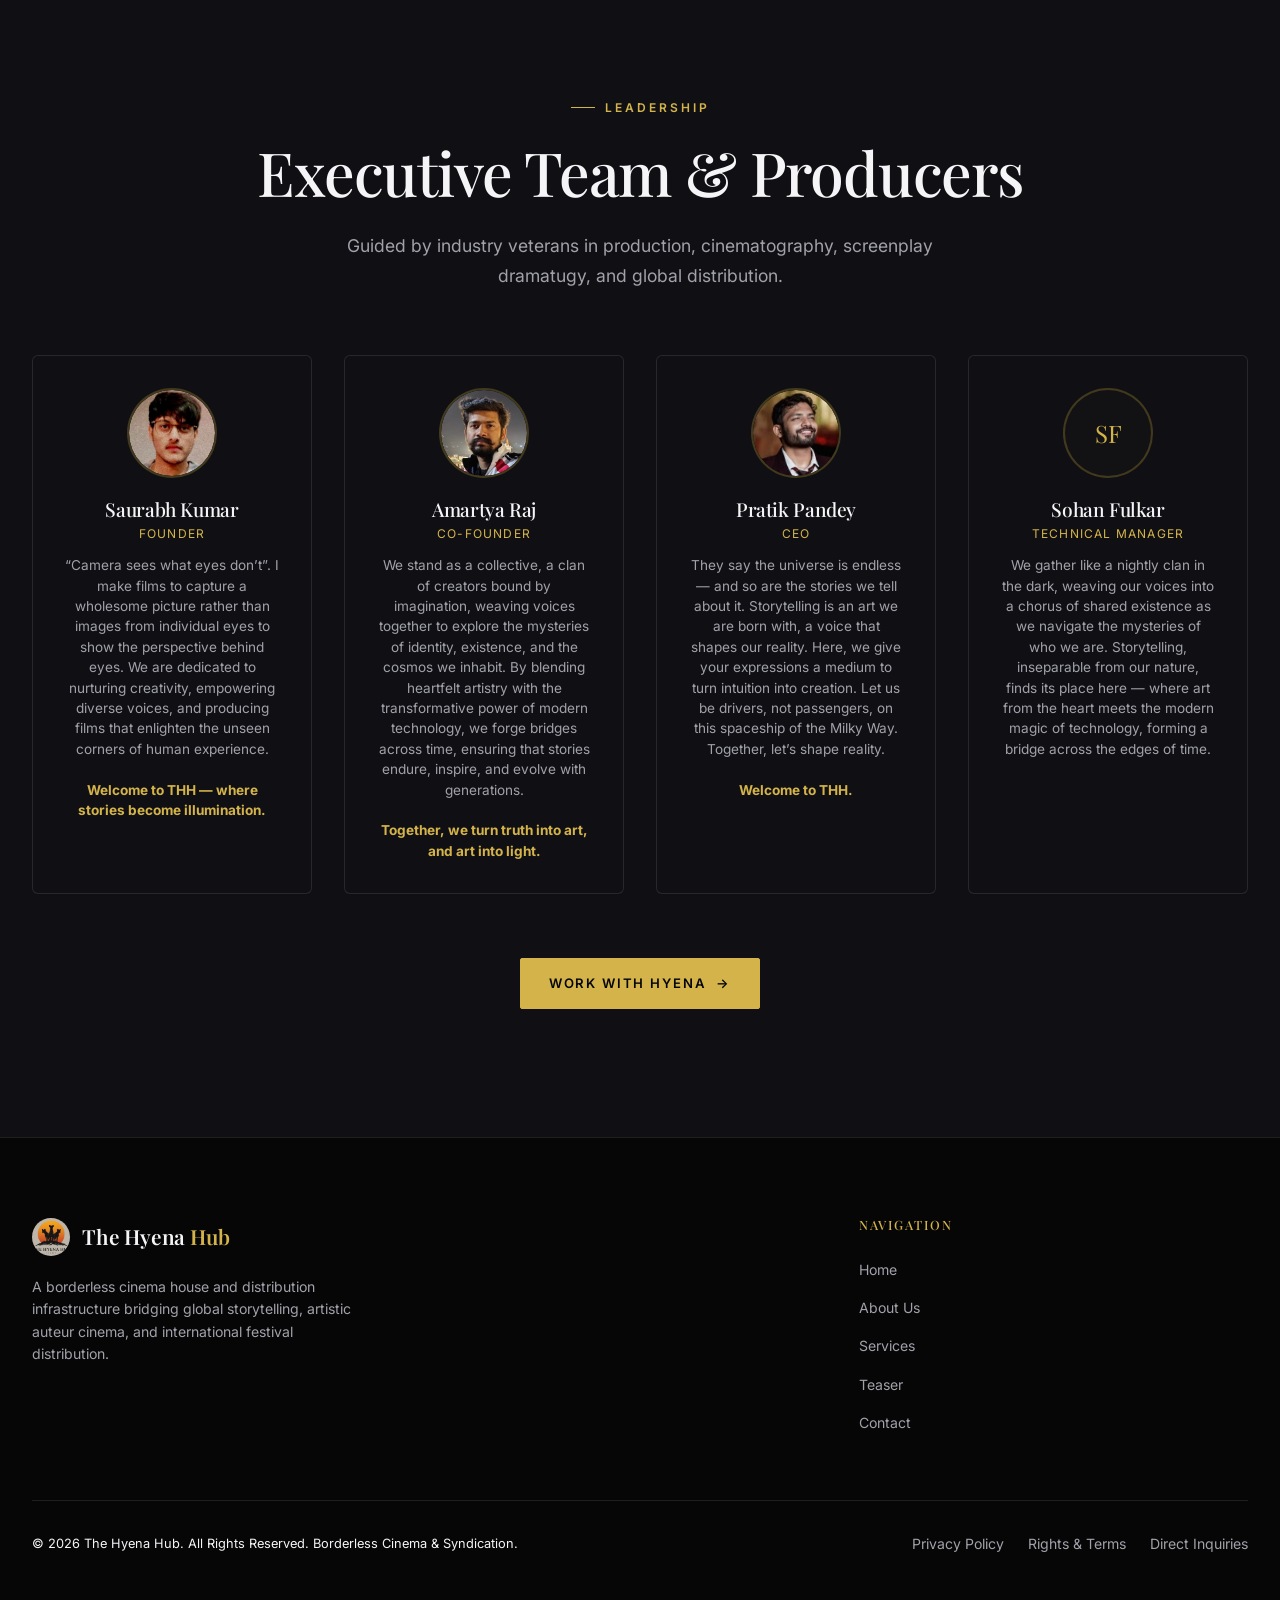
==== commit 075a670e: "Pass 5: Conversion, content, and production inquiry optimization" ====
--- a/about.html
+++ b/about.html
@@ -3,8 +3,14 @@
 <head>
   <meta charset="UTF-8">
   <meta name="viewport" content="width=device-width, initial-scale=1.0">
-  <title>About Us — The Hyena Hub</title>
-  <meta name="description" content="Learn about The Hyena Hub, an international cinema production house bringing together visionaries across civilization, culture, science, sociology, politics, and history.">
+  <title>About — The Hyena Hub</title>
+  <meta name="description" content="Learn about The Hyena Hub, an independent cinema production house bringing together visionaries across civilization, culture, science, sociology, and history.">
+  
+  <!-- Open Graph Meta Tags -->
+  <meta property="og:title" content="About — The Hyena Hub">
+  <meta property="og:description" content="Learn about The Hyena Hub, an independent cinema production house bringing together visionaries across civilization, culture, science, sociology, and history.">
+  <meta property="og:type" content="website">
+  <meta property="og:image" content="assets/images/hero/hyenas.png">
   
   <!-- Google Fonts (Space Grotesk, Playfair Display, Inter) -->
   <link rel="preconnect" href="https://fonts.googleapis.com">
@@ -163,6 +169,10 @@
           <p class="team-bio">We gather like a nightly clan in the dark, weaving our voices into a chorus of shared existence as we navigate the mysteries of who we are. Storytelling, inseparable from our nature, finds its place here — where art from the heart meets the modern magic of technology, forming a bridge across the edges of time.</p>
         </div>
       </div>
+
+      <div style="text-align: center; margin-top: 4rem;">
+        <a href="inquiries.html" class="btn btn-gold">Work With Hyena <span class="btn-arrow">&rarr;</span></a>
+      </div>
     </div>
   </section>
 
